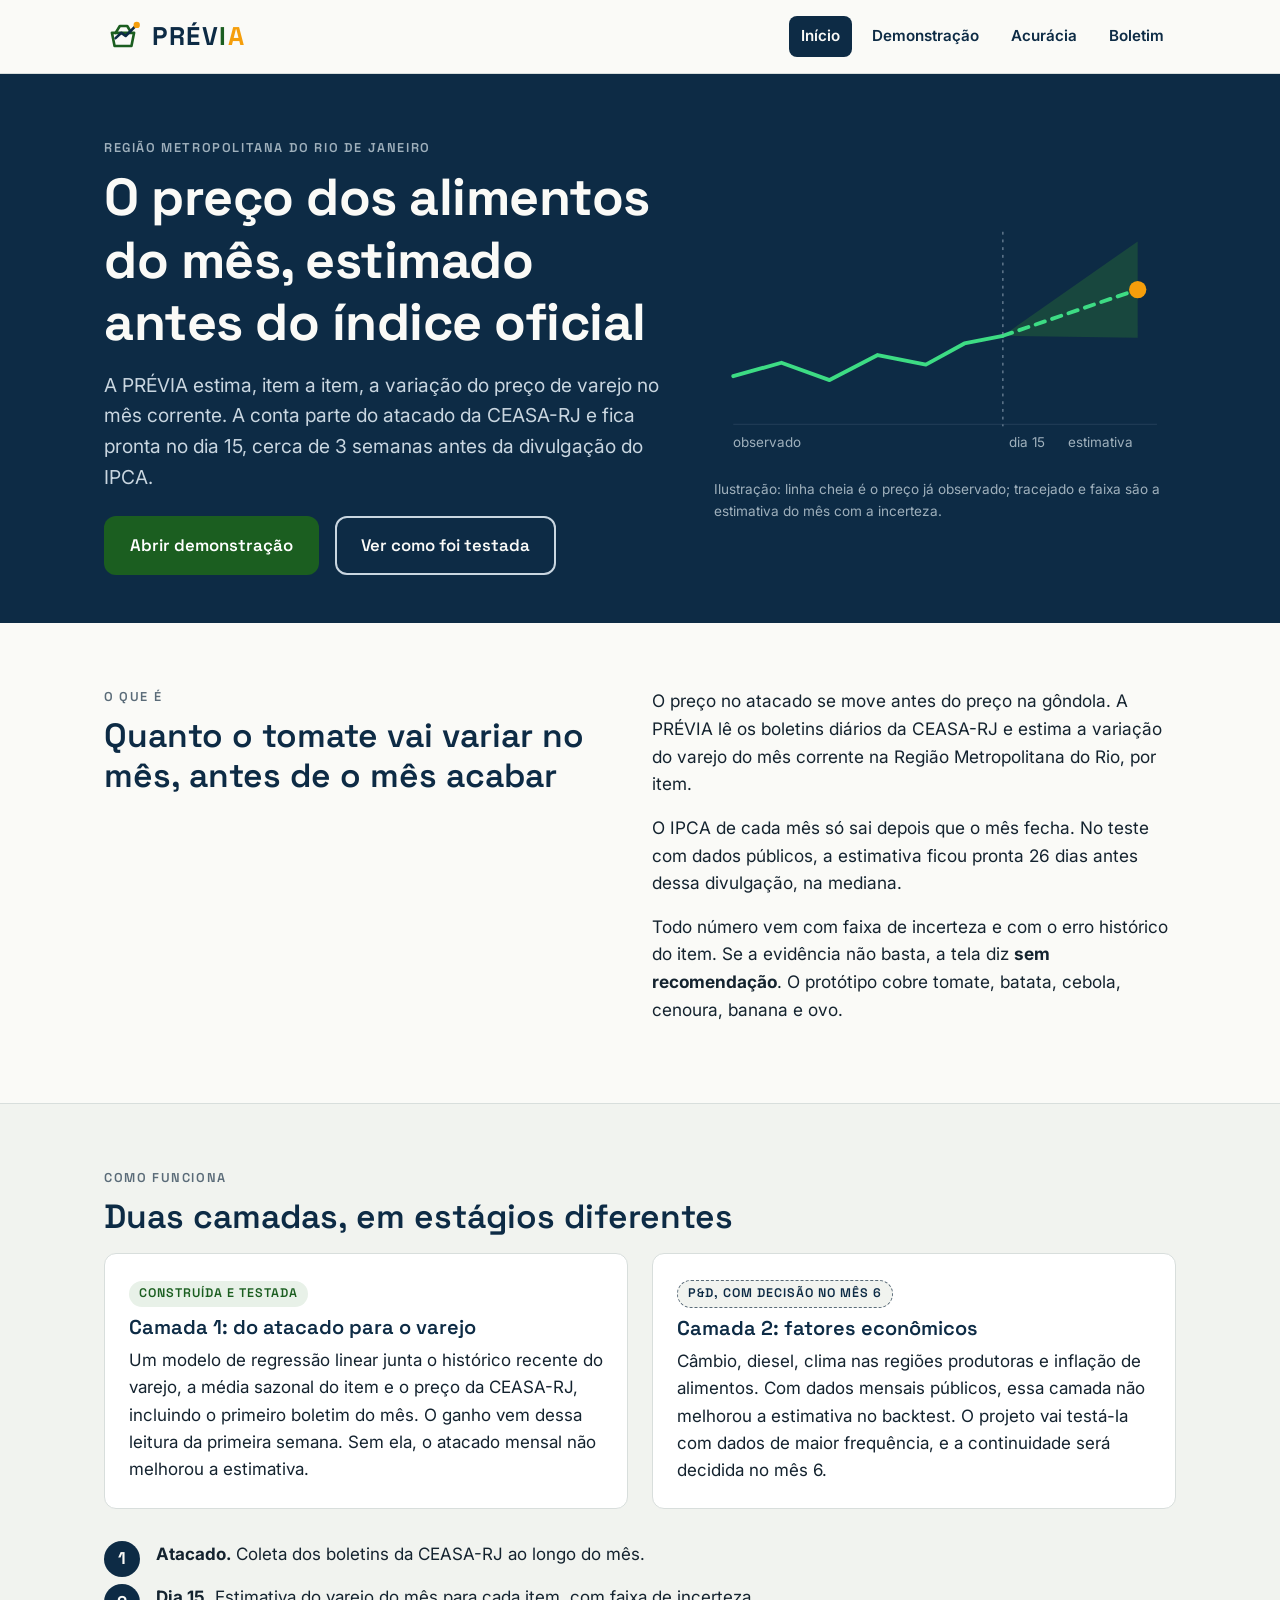
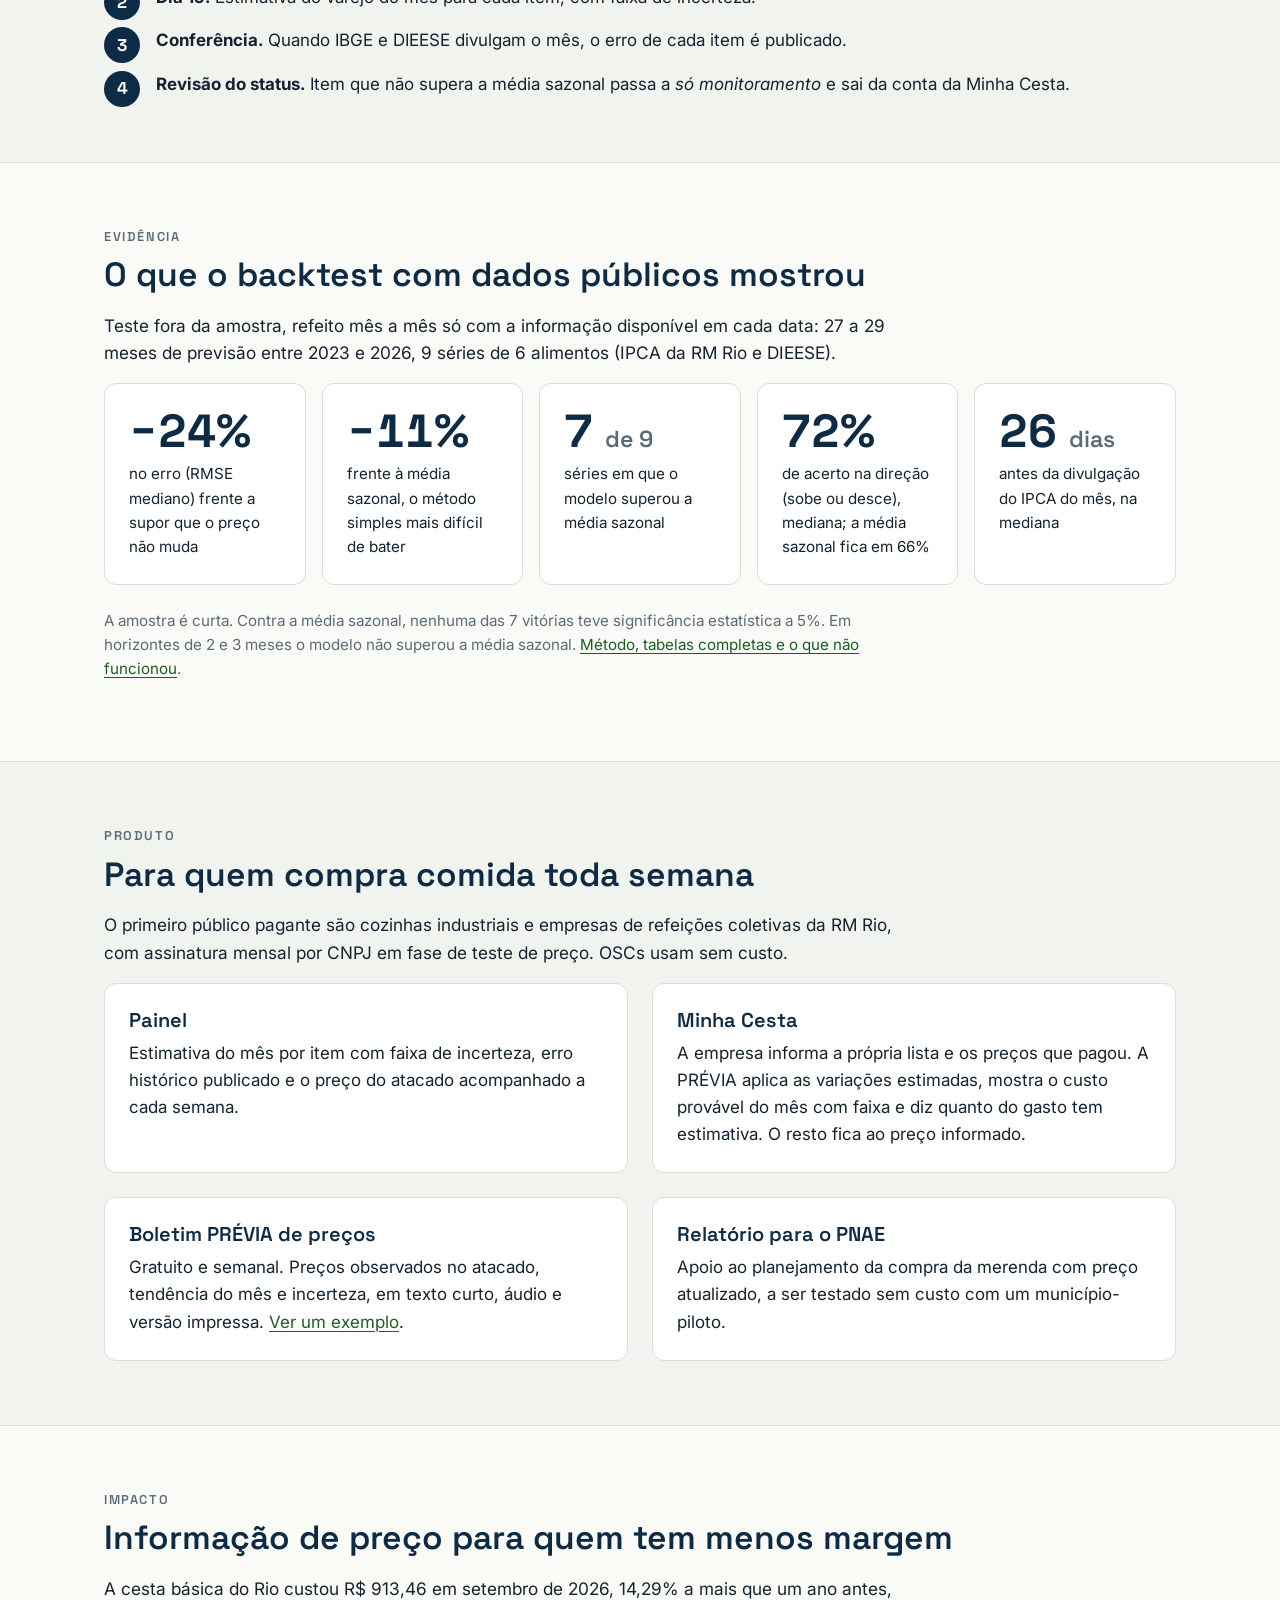
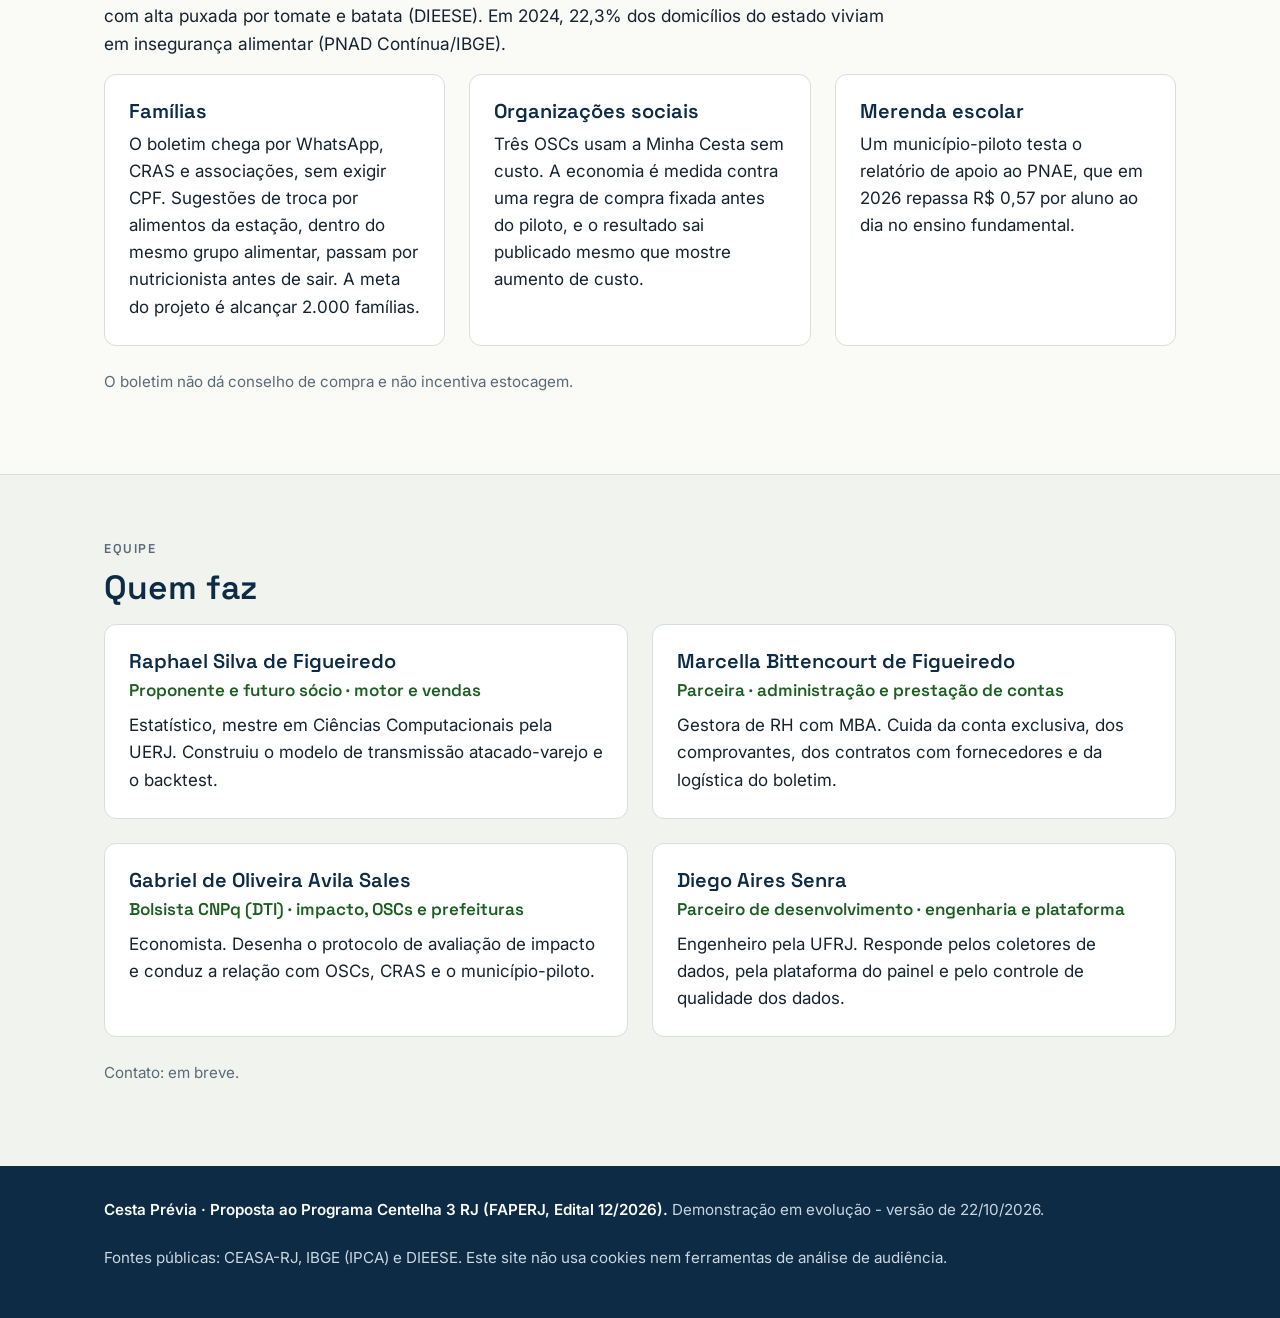
==== index.html @ 847cf332 "Site de demonstracao da PREVIA (Centelha 3 RJ, Fase 2)" ====
<!DOCTYPE html>
<html lang="pt-BR">
<head>
<meta charset="utf-8">
<meta name="viewport" content="width=device-width, initial-scale=1">
<title>Cesta Prévia · preço dos alimentos no Rio, estimado antes do índice oficial</title>
<meta name="description" content="A PRÉVIA estima a variação do preço de varejo dos alimentos na Região Metropolitana do Rio a partir do atacado da CEASA-RJ, cerca de 3 semanas antes da divulgação do IPCA.">
<meta property="og:title" content="PRÉVIA · preço dos alimentos no Rio, estimado antes do índice oficial">
<meta property="og:description" content="Estimativa do preço de varejo do mês corrente, por item, a partir do atacado da CEASA-RJ. Com faixa de incerteza e erro publicado.">
<meta property="og:type" content="website">
<meta property="og:image" content="https://cestaprevia.com.br/assets/img/logo-previa.png">
<meta name="theme-color" content="#0D2B45">
<link rel="icon" type="image/png" sizes="32x32" href="assets/img/favicon-32.png">
<link rel="apple-touch-icon" href="assets/img/apple-touch-icon.png">
<link rel="preconnect" href="https://fonts.googleapis.com">
<link rel="preconnect" href="https://fonts.gstatic.com" crossorigin>
<link rel="stylesheet" href="https://fonts.googleapis.com/css2?family=Inter:wght@400;500;600;700&family=Space+Grotesk:wght@500;600;700&display=swap">
<link rel="stylesheet" href="assets/css/site.css">
</head>
<body>
<a class="pular" href="#conteudo">Pular para o conteúdo</a>

<header class="topo">
  <div class="container">
    <a class="marca" href="./" aria-label="PRÉVIA, página inicial">
      <svg viewBox="0 0 72 72" aria-hidden="true" focusable="false"><path d="M22 30 L30 17 H44 L50 27" stroke="#1B5E20" stroke-width="5" fill="none" stroke-linecap="round" stroke-linejoin="round"/><path d="M15 30 H57 L52 55 H20 Z" stroke="#1B5E20" stroke-width="5" fill="none" stroke-linejoin="round"/><path d="M22 40 L33 30 L41 36 L62 15" stroke="#0D2B45" stroke-width="5" fill="none" stroke-linecap="round" stroke-linejoin="round"/><circle cx="62" cy="15" r="6" fill="#F59E0B"/></svg>
      <span class="wordmark" aria-hidden="true">PRÉV<span class="i">I</span><span class="a">A</span></span>
    </a>
    <nav class="nav" aria-label="Principal">
      <ul>
        <li><a href="./" aria-current="page">Início</a></li>
        <li><a href="demo/">Demonstração</a></li>
        <li><a href="acuracia/">Acurácia</a></li>
        <li><a href="boletim/">Boletim</a></li>
      </ul>
    </nav>
  </div>
</header>

<main id="conteudo">
  <section class="hero" aria-labelledby="titulo-hero">
    <div class="container">
      <div>
        <span class="rotulo">Região Metropolitana do Rio de Janeiro</span>
        <h1 id="titulo-hero">O preço dos alimentos do mês, estimado antes do índice oficial</h1>
        <p class="lead">A PRÉVIA estima, item a item, a variação do preço de varejo no mês corrente. A conta parte do atacado da CEASA-RJ e fica pronta no dia 15, cerca de 3 semanas antes da divulgação do IPCA.</p>
        <div class="acoes">
          <a class="botao botao-principal" href="demo/">Abrir demonstração</a>
          <a class="botao botao-secundario" href="acuracia/">Ver como foi testada</a>
        </div>
      </div>
      <div class="hero-grafico" aria-hidden="true">
        <svg viewBox="0 0 480 300" focusable="false">
          <line x1="20" y1="260" x2="460" y2="260" stroke="#1E3A54" stroke-width="1.5"/>
          <path d="M300 168 L440 70 L440 170 Z" fill="#2E7D32" opacity="0.35"/>
          <path d="M20 210 L70 196 L120 214 L170 188 L220 198 L260 176 L300 168" stroke="#3DDC84" stroke-width="4" fill="none" stroke-linecap="round" stroke-linejoin="round"/>
          <path d="M300 168 L440 120" stroke="#3DDC84" stroke-width="4" fill="none" stroke-dasharray="10 8" stroke-linecap="round"/>
          <line x1="300" y1="60" x2="300" y2="262" stroke="#8FA3B5" stroke-width="1" stroke-dasharray="3 5"/>
          <circle cx="440" cy="120" r="9" fill="#F59E0B"/>
          <text x="306" y="284" fill="#9FB0BC" font-family="Inter, sans-serif" font-size="14">dia 15</text>
          <text x="20" y="284" fill="#9FB0BC" font-family="Inter, sans-serif" font-size="14">observado</text>
          <text x="368" y="284" fill="#9FB0BC" font-family="Inter, sans-serif" font-size="14">estimativa</text>
        </svg>
        <p class="hero-nota">Ilustração: linha cheia é o preço já observado; tracejado e faixa são a estimativa do mês com a incerteza.</p>
      </div>
    </div>
  </section>

  <section class="secao" id="o-que-e" aria-labelledby="t-oque">
    <div class="container grade-2">
      <div>
        <span class="rotulo">O que é</span>
        <h2 id="t-oque">Quanto o tomate vai variar no mês, antes de o mês acabar</h2>
      </div>
      <div class="intro">
        <p>O preço no atacado se move antes do preço na gôndola. A PRÉVIA lê os boletins diários da CEASA-RJ e estima a variação do varejo do mês corrente na Região Metropolitana do Rio, por item.</p>
        <p>O IPCA de cada mês só sai depois que o mês fecha. No teste com dados públicos, a estimativa ficou pronta 26 dias antes dessa divulgação, na mediana.</p>
        <p>Todo número vem com faixa de incerteza e com o erro histórico do item. Se a evidência não basta, a tela diz <strong>sem recomendação</strong>. O protótipo cobre tomate, batata, cebola, cenoura, banana e ovo.</p>
      </div>
    </div>
  </section>

  <section class="secao secao-suave" id="como-funciona" aria-labelledby="t-como">
    <div class="container">
      <span class="rotulo">Como funciona</span>
      <h2 id="t-como">Duas camadas, em estágios diferentes</h2>
      <div class="grade-2">
        <article class="cartao">
          <span class="tag tag-pronto">Construída e testada</span>
          <h3>Camada 1: do atacado para o varejo</h3>
          <p>Um modelo de regressão linear junta o histórico recente do varejo, a média sazonal do item e o preço da CEASA-RJ, incluindo o primeiro boletim do mês. O ganho vem dessa leitura da primeira semana. Sem ela, o atacado mensal não melhorou a estimativa.</p>
        </article>
        <article class="cartao">
          <span class="tag tag-pd">P&amp;D, com decisão no mês 6</span>
          <h3>Camada 2: fatores econômicos</h3>
          <p>Câmbio, diesel, clima nas regiões produtoras e inflação de alimentos. Com dados mensais públicos, essa camada não melhorou a estimativa no backtest. O projeto vai testá-la com dados de maior frequência, e a continuidade será decidida no mês 6.</p>
        </article>
      </div>
      <ol class="passos passos-mes" aria-label="Passo a passo mensal">
        <li><strong>Atacado.</strong> Coleta dos boletins da CEASA-RJ ao longo do mês.</li>
        <li><strong>Dia 15.</strong> Estimativa do varejo do mês para cada item, com faixa de incerteza.</li>
        <li><strong>Conferência.</strong> Quando IBGE e DIEESE divulgam o mês, o erro de cada item é publicado.</li>
        <li><strong>Revisão do status.</strong> Item que não supera a média sazonal passa a <em>só monitoramento</em> e sai da conta da Minha Cesta.</li>
      </ol>
    </div>
  </section>

  <section class="secao" id="evidencia" aria-labelledby="t-evid">
    <div class="container">
      <span class="rotulo">Evidência</span>
      <h2 id="t-evid">O que o backtest com dados públicos mostrou</h2>
      <p class="intro">Teste fora da amostra, refeito mês a mês só com a informação disponível em cada data: 27 a 29 meses de previsão entre 2023 e 2026, 9 séries de 6 alimentos (IPCA da RM Rio e DIEESE).</p>
      <div class="grade-numeros">
        <div class="numero"><span class="valor">−24%</span><p>no erro (RMSE mediano) frente a supor que o preço não muda</p></div>
        <div class="numero"><span class="valor">−11%</span><p>frente à média sazonal, o método simples mais difícil de bater</p></div>
        <div class="numero"><span class="valor">7 <small>de 9</small></span><p>séries em que o modelo superou a média sazonal</p></div>
        <div class="numero"><span class="valor">72%</span><p>de acerto na direção (sobe ou desce), mediana; a média sazonal fica em 66%</p></div>
        <div class="numero"><span class="valor">26 <small>dias</small></span><p>antes da divulgação do IPCA do mês, na mediana</p></div>
      </div>
      <p class="ressalva">A amostra é curta. Contra a média sazonal, nenhuma das 7 vitórias teve significância estatística a 5%. Em horizontes de 2 e 3 meses o modelo não superou a média sazonal. <a href="acuracia/">Método, tabelas completas e o que não funcionou</a>.</p>
    </div>
  </section>

  <section class="secao secao-suave" id="produto" aria-labelledby="t-prod">
    <div class="container">
      <span class="rotulo">Produto</span>
      <h2 id="t-prod">Para quem compra comida toda semana</h2>
      <p class="intro">O primeiro público pagante são cozinhas industriais e empresas de refeições coletivas da RM Rio, com assinatura mensal por CNPJ em fase de teste de preço. OSCs usam sem custo.</p>
      <div class="grade-2">
        <article class="cartao">
          <h3>Painel</h3>
          <p>Estimativa do mês por item com faixa de incerteza, erro histórico publicado e o preço do atacado acompanhado a cada semana.</p>
        </article>
        <article class="cartao">
          <h3>Minha Cesta</h3>
          <p>A empresa informa a própria lista e os preços que pagou. A PRÉVIA aplica as variações estimadas, mostra o custo provável do mês com faixa e diz quanto do gasto tem estimativa. O resto fica ao preço informado.</p>
        </article>
        <article class="cartao">
          <h3>Boletim PRÉVIA de preços</h3>
          <p>Gratuito e semanal. Preços observados no atacado, tendência do mês e incerteza, em texto curto, áudio e versão impressa. <a href="boletim/">Ver um exemplo</a>.</p>
        </article>
        <article class="cartao">
          <h3>Relatório para o PNAE</h3>
          <p>Apoio ao planejamento da compra da merenda com preço atualizado, a ser testado sem custo com um município-piloto.</p>
        </article>
      </div>
    </div>
  </section>

  <section class="secao" id="impacto" aria-labelledby="t-imp">
    <div class="container">
      <span class="rotulo">Impacto</span>
      <h2 id="t-imp">Informação de preço para quem tem menos margem</h2>
      <p class="intro">A cesta básica do Rio custou R$ 913,46 em setembro de 2026, 14,29% a mais que um ano antes, com alta puxada por tomate e batata (DIEESE). Em 2024, 22,3% dos domicílios do estado viviam em insegurança alimentar (PNAD Contínua/IBGE).</p>
      <div class="grade-3">
        <article class="cartao">
          <h3>Famílias</h3>
          <p>O boletim chega por WhatsApp, CRAS e associações, sem exigir CPF. Sugestões de troca por alimentos da estação, dentro do mesmo grupo alimentar, passam por nutricionista antes de sair. A meta do projeto é alcançar 2.000 famílias.</p>
        </article>
        <article class="cartao">
          <h3>Organizações sociais</h3>
          <p>Três OSCs usam a Minha Cesta sem custo. A economia é medida contra uma regra de compra fixada antes do piloto, e o resultado sai publicado mesmo que mostre aumento de custo.</p>
        </article>
        <article class="cartao">
          <h3>Merenda escolar</h3>
          <p>Um município-piloto testa o relatório de apoio ao PNAE, que em 2026 repassa R$ 0,57 por aluno ao dia no ensino fundamental.</p>
        </article>
      </div>
      <p class="ressalva">O boletim não dá conselho de compra e não incentiva estocagem.</p>
    </div>
  </section>

  <section class="secao secao-suave" id="equipe" aria-labelledby="t-eq">
    <div class="container">
      <span class="rotulo">Equipe</span>
      <h2 id="t-eq">Quem faz</h2>
      <div class="grade-2">
        <article class="cartao pessoa">
          <h3>Raphael Silva de Figueiredo</h3>
          <p class="papel">Proponente e futuro sócio · motor e vendas</p>
          <p>Estatístico, mestre em Ciências Computacionais pela UERJ. Construiu o modelo de transmissão atacado-varejo e o backtest.</p>
        </article>
        <article class="cartao pessoa">
          <h3>Marcella Bittencourt de Figueiredo</h3>
          <p class="papel">Parceira · administração e prestação de contas</p>
          <p>Gestora de RH com MBA. Cuida da conta exclusiva, dos comprovantes, dos contratos com fornecedores e da logística do boletim.</p>
        </article>
        <article class="cartao pessoa">
          <h3>Gabriel de Oliveira Avila Sales</h3>
          <p class="papel">Bolsista CNPq (DTI) · impacto, OSCs e prefeituras</p>
          <p>Economista. Desenha o protocolo de avaliação de impacto e conduz a relação com OSCs, CRAS e o município-piloto.</p>
        </article>
        <article class="cartao pessoa">
          <h3>Diego Aires Senra</h3>
          <p class="papel">Parceiro de desenvolvimento · engenharia e plataforma</p>
          <p>Engenheiro pela UFRJ. Responde pelos coletores de dados, pela plataforma do painel e pelo controle de qualidade dos dados.</p>
        </article>
      </div>
      <p class="ressalva">Contato: em breve.</p>
    </div>
  </section>
</main>

<footer class="rodape">
  <div class="container">
    <p><strong>Cesta Prévia · Proposta ao Programa Centelha 3 RJ (FAPERJ, Edital 12/2026).</strong> Demonstração em evolução - versão de 22/10/2026.</p>
    <p>Fontes públicas: CEASA-RJ, IBGE (IPCA) e DIEESE. Este site não usa cookies nem ferramentas de análise de audiência.</p>
  </div>
</footer>
</body>
</html>
---- assets/css/site.css ----
/* PRÉVIA, demo pública. Tokens do guia de identidade (Papel, Navy, Verde, Âmbar só para alta). */
:root {
  --papel: #FAFAF7;
  --branco: #FFFFFF;
  --navy: #0D2B45;
  --navy-2: #12324B;
  --verde: #1B5E20;
  --verde-claro: #E8F1E8;
  --verde-brilho: #3DDC84;
  --ambar: #F59E0B;
  --tinta: #14232F;
  --muted: #5A6B78;
  --linha: #D8DEDC;
  --linha-forte: #B9C3C8;
  --fundo-suave: #F1F3EF;
  --soft-escuro: #C9D6E0;
  --display: "Space Grotesk", "Segoe UI", system-ui, sans-serif;
  --texto: "Inter", -apple-system, "Segoe UI", Roboto, sans-serif;
  --s1: 4px; --s2: 8px; --s3: 16px; --s4: 24px; --s5: 32px; --s6: 48px; --s7: 64px;
  --raio: 12px;
  --largura: 1120px;
}

*, *::before, *::after { box-sizing: border-box; }
html { -webkit-text-size-adjust: 100%; scroll-behavior: smooth; }
@media (prefers-reduced-motion: reduce) { html { scroll-behavior: auto; } }
body {
  margin: 0; background: var(--papel); color: var(--tinta);
  font-family: var(--texto); font-size: 17px; line-height: 1.6;
}
img { max-width: 100%; height: auto; display: block; }
a { color: var(--verde); text-underline-offset: 3px; }
a:hover { color: var(--navy); }
:focus-visible { outline: 3px solid var(--navy); outline-offset: 2px; border-radius: 4px; }
h1, h2, h3, h4 { font-family: var(--display); color: var(--navy); line-height: 1.2; margin: 0 0 var(--s3); }
h1 { font-size: clamp(2rem, 4.6vw, 3.25rem); font-weight: 700; letter-spacing: -0.5px; }
h2 { font-size: clamp(1.6rem, 3vw, 2.1rem); font-weight: 600; }
h3 { font-size: 1.25rem; font-weight: 600; }
p { margin: 0 0 var(--s3); }
.num, .tab-num { font-family: var(--display); font-variant-numeric: tabular-nums; }
.muted { color: var(--muted); }
.sr-only {
  position: absolute; width: 1px; height: 1px; padding: 0; margin: -1px;
  overflow: hidden; clip: rect(0, 0, 0, 0); white-space: nowrap; border: 0;
}

/* Pular para o conteúdo */
.pular {
  position: absolute; left: var(--s3); top: -60px; z-index: 100;
  background: var(--navy); color: var(--papel); padding: var(--s2) var(--s3); border-radius: 8px;
}
.pular:focus { top: var(--s2); color: var(--papel); }

.container { max-width: var(--largura); margin: 0 auto; padding: 0 var(--s4); }

/* Cabeçalho */
.topo { background: var(--papel); border-bottom: 1px solid var(--linha); }
.topo .container { display: flex; align-items: center; justify-content: space-between; gap: var(--s3); flex-wrap: wrap; padding-top: var(--s3); padding-bottom: var(--s3); }
.marca { display: inline-flex; align-items: center; gap: 10px; text-decoration: none; color: var(--navy); }
.marca svg { width: 38px; height: 38px; flex: none; }
.wordmark { font-family: var(--display); font-weight: 700; font-size: 1.6rem; letter-spacing: 1.5px; color: var(--navy); }
.wordmark .i { color: var(--verde); }
.wordmark .a { color: var(--ambar); } /* cor travada pelo guia; logotipo é isento do critério de contraste e o link tem nome acessível */
.nav ul { list-style: none; display: flex; flex-wrap: wrap; gap: var(--s1) var(--s2); margin: 0; padding: 0; }
.nav a {
  display: inline-block; padding: 8px 12px; border-radius: 8px; text-decoration: none;
  color: var(--navy); font-weight: 600; font-size: 0.95rem; min-height: 40px;
}
.nav a:hover { background: var(--fundo-suave); }
.nav a[aria-current="page"] { background: var(--navy); color: var(--papel); }

/* Faixa de demonstração */
.faixa-demo {
  background: var(--navy); color: var(--papel); font-size: 0.95rem;
  position: sticky; top: 0; z-index: 50; border-bottom: 3px solid var(--ambar);
}
.faixa-demo .container { display: flex; gap: var(--s3); align-items: center; padding-top: 10px; padding-bottom: 10px; flex-wrap: wrap; }
.selo {
  font-family: var(--display); font-weight: 700; font-size: 0.78rem; letter-spacing: 1.4px;
  background: var(--ambar); color: #0B1A2A; border-radius: 6px; padding: 4px 10px; text-transform: uppercase;
}

/* Botões */
.botao {
  display: inline-flex; align-items: center; justify-content: center; gap: var(--s2);
  font-family: var(--display); font-weight: 600; font-size: 1.05rem; text-decoration: none;
  border-radius: var(--raio); padding: 14px 24px; min-height: 48px; border: 2px solid transparent; cursor: pointer;
}
.botao-principal { background: var(--verde); color: #FFFFFF; }
.botao-principal:hover { background: #144A18; color: #FFFFFF; }
.botao-secundario { background: transparent; color: var(--papel); border-color: var(--soft-escuro); }
.botao-secundario:hover { background: var(--navy-2); color: var(--papel); }
.botao-claro { background: var(--branco); color: var(--navy); border-color: var(--linha-forte); }
.botao-claro:hover { border-color: var(--navy); color: var(--navy); }
.botao-pequeno { font-size: 0.92rem; padding: 8px 14px; min-height: 40px; }
button.botao[disabled] { opacity: 0.6; cursor: not-allowed; }

/* Hero */
.hero { background: var(--navy); color: var(--papel); padding: var(--s7) 0 var(--s6); overflow: hidden; }
.hero .container { display: grid; grid-template-columns: 1.25fr 1fr; gap: var(--s5); align-items: center; }
.hero h1 { color: var(--papel); }
.hero .lead { font-size: 1.2rem; color: var(--soft-escuro); max-width: 36em; }
.hero .acoes { display: flex; flex-wrap: wrap; gap: var(--s3); margin-top: var(--s4); }
.hero-grafico svg { width: 100%; height: auto; }
.hero-nota { font-size: 0.85rem; color: #9FB0BC; margin-top: var(--s2); }

/* Seções */
.secao { padding: var(--s7) 0; }
.secao + .secao { border-top: 1px solid var(--linha); }
.secao-suave { background: var(--fundo-suave); }
.rotulo {
  display: block; font-family: var(--display); font-size: 0.8rem; font-weight: 600;
  letter-spacing: 1.6px; text-transform: uppercase; color: var(--muted); margin-bottom: var(--s2);
}
.intro { max-width: 46em; font-size: 1.08rem; }
.grade-2 { display: grid; grid-template-columns: repeat(2, minmax(0, 1fr)); gap: var(--s4); }
.grade-3 { display: grid; grid-template-columns: repeat(3, minmax(0, 1fr)); gap: var(--s4); }
.grade-4 { display: grid; grid-template-columns: repeat(4, minmax(0, 1fr)); gap: var(--s3); }
.grade-numeros { display: grid; grid-template-columns: repeat(auto-fit, minmax(190px, 1fr)); gap: var(--s3); }
.cartao {
  background: var(--branco); border: 1px solid var(--linha); border-radius: var(--raio); padding: var(--s4);
}
.cartao h3 { margin-bottom: var(--s2); }
.cartao p:last-child, .cartao ul:last-child { margin-bottom: 0; }
.tag {
  display: inline-block; font-family: var(--display); font-weight: 600; font-size: 0.78rem;
  letter-spacing: 1px; text-transform: uppercase; border-radius: 999px; padding: 3px 10px; margin-bottom: var(--s2);
}
.tag-pronto { background: var(--verde-claro); color: var(--verde); }
.tag-pd { background: var(--fundo-suave); color: var(--navy); border: 1.5px dashed var(--muted); }

/* Números da evidência */
.numero { background: var(--branco); border: 1px solid var(--linha); border-radius: var(--raio); padding: var(--s4); }
.numero .valor { font-family: var(--display); font-weight: 700; font-size: clamp(2.2rem, 4vw, 2.9rem); color: var(--navy); line-height: 1; display: block; margin-bottom: var(--s2); font-variant-numeric: tabular-nums; }
.numero .valor small { font-size: 0.5em; font-weight: 600; color: var(--muted); }
.numero p { font-size: 0.95rem; margin: 0; }
.ressalva { font-size: 0.95rem; color: var(--muted); max-width: 52em; margin-top: var(--s4); }

/* Passos */
.passos { counter-reset: passo; list-style: none; padding: 0; margin: 0; display: grid; gap: var(--s3); }
.passos li { position: relative; padding-left: 52px; }
.passos li::before {
  counter-increment: passo; content: counter(passo); position: absolute; left: 0; top: 0;
  width: 36px; height: 36px; border-radius: 50%; background: var(--navy); color: var(--papel);
  font-family: var(--display); font-weight: 700; display: flex; align-items: center; justify-content: center;
}

/* Equipe */
.pessoa h3 { margin-bottom: 4px; }
.pessoa .papel { font-family: var(--display); color: var(--verde); font-weight: 600; margin-bottom: var(--s2); }

/* Rodapé */
.rodape { background: var(--navy); color: var(--soft-escuro); padding: var(--s5) 0; font-size: 0.95rem; }
.rodape a { color: var(--papel); }
.rodape .container { display: grid; gap: var(--s2); }
.rodape strong { color: var(--papel); font-weight: 600; }

/* Tabelas */
.tabela-rolagem { overflow-x: auto; border: 1px solid var(--linha); border-radius: var(--raio); background: var(--branco); }
.tabela-rolagem:focus-visible { outline-offset: 4px; }
table { border-collapse: collapse; width: 100%; font-size: 0.95rem; }
caption { text-align: left; padding: var(--s3) var(--s3) var(--s2); color: var(--muted); font-size: 0.9rem; caption-side: top; }
th, td { padding: 12px 12px; text-align: left; vertical-align: top; border-bottom: 1px solid var(--linha); }
thead th {
  font-family: var(--display); font-size: 0.8rem; font-weight: 600; letter-spacing: 0.8px;
  text-transform: uppercase; color: var(--muted); background: var(--fundo-suave); vertical-align: bottom;
}
tbody tr:last-child td, tbody tr:last-child th { border-bottom: 0; }
tbody th { font-weight: 600; color: var(--navy); }
td.n, th.n { text-align: right; font-family: var(--display); font-variant-numeric: tabular-nums; white-space: nowrap; }
.sub { display: block; font-size: 0.82rem; color: var(--muted); font-weight: 400; font-family: var(--texto); }
tr.linha-grupo td, tr.linha-grupo th { border-top: 2px solid var(--linha-forte); }
.destaque-ok { color: var(--verde); font-weight: 600; }

/* Variação com seta (cor nunca sozinha: sempre glifo + sinal) */
.var { display: inline-flex; align-items: center; gap: 6px; font-family: var(--display); font-weight: 600; white-space: nowrap; font-variant-numeric: tabular-nums; }
.seta {
  display: inline-flex; align-items: center; justify-content: center; width: 20px; height: 20px;
  border-radius: 5px; font-size: 0.7rem; line-height: 1; flex: none;
}
.seta-alta { background: var(--ambar); color: #0B1A2A; }
.seta-queda { background: var(--verde); color: #FFFFFF; }
.seta-estavel { background: #DCE2E6; color: var(--navy); }
.faixa-txt { display: block; font-size: 0.82rem; color: var(--muted); font-family: var(--texto); font-weight: 500; }

/* Status */
.status {
  display: inline-block; font-family: var(--display); font-weight: 700; font-size: 0.75rem; letter-spacing: 0.8px;
  text-transform: uppercase; border-radius: 999px; padding: 5px 10px; white-space: nowrap;
}
.status-estimativa { background: var(--verde-claro); color: var(--verde); border: 1.5px solid var(--verde); }
.status-monitoramento { background: var(--branco); color: var(--navy); border: 1.5px dashed var(--muted); }
.status-sem_recomendacao { background: var(--fundo-suave); color: var(--tinta); border: 1.5px solid var(--linha-forte); }
.motivo { display: block; font-size: 0.8rem; color: var(--muted); margin-top: 6px; max-width: 16em; white-space: normal; }

/* Controles */
.controles { display: flex; flex-wrap: wrap; gap: var(--s3); align-items: flex-end; margin-bottom: var(--s4); }
.campo { display: grid; gap: 6px; }
.campo label, .rotulo-campo { font-weight: 600; font-size: 0.92rem; color: var(--navy); }
select, input[type="text"] {
  font: inherit; font-size: 1rem; color: var(--tinta); background: var(--branco);
  border: 1.5px solid var(--linha-forte); border-radius: 8px; padding: 9px 12px; min-height: 44px;
}
select:focus-visible, input:focus-visible { border-color: var(--navy); }
input[aria-invalid="true"] { border-color: #B42318; background: #FFF6F5; }
.erro-campo { color: #B42318; font-size: 0.85rem; }
.contexto-mes { background: var(--branco); border: 1px solid var(--linha); border-left: 4px solid var(--verde); border-radius: 8px; padding: var(--s3); margin-bottom: var(--s4); }
.contexto-mes p { margin: 0; }

/* Gráfico */
.grafico-cartao { background: var(--branco); border: 1px solid var(--linha); border-radius: var(--raio); padding: var(--s4); }
.grafico svg { width: 100%; height: auto; display: block; }
.legenda { display: flex; flex-wrap: wrap; gap: var(--s2) var(--s4); list-style: none; padding: 0; margin: var(--s3) 0 0; font-size: 0.9rem; color: var(--muted); }
.legenda li { display: inline-flex; align-items: center; gap: 8px; }
.amostra { display: inline-block; width: 28px; height: 0; border-top: 3px solid var(--navy); }
.amostra-prev { border-top: 3px dashed var(--verde); }
.amostra-ms { border-top: 2px dotted var(--muted); }
.amostra-faixa { height: 12px; border: 0; background: rgba(27, 94, 32, 0.16); }
details { margin-top: var(--s3); }
summary { cursor: pointer; font-weight: 600; color: var(--navy); min-height: 32px; }

/* Componentes */
.componentes { display: grid; gap: var(--s2); margin-top: var(--s3); }
.comp-linha { display: grid; grid-template-columns: minmax(150px, 15em) 1fr 6em; gap: var(--s3); align-items: center; font-size: 0.95rem; }
.comp-barra { position: relative; height: 22px; background: var(--fundo-suave); border-radius: 4px; }
.comp-barra .eixo { position: absolute; left: 50%; top: -4px; bottom: -4px; width: 2px; background: var(--linha-forte); }
.comp-barra .preenche { position: absolute; top: 3px; bottom: 3px; border-radius: 3px; }
.preenche-pos { background: var(--navy); }
.preenche-neg { background: var(--verde); }
.comp-linha.total { font-weight: 700; border-top: 1px solid var(--linha); padding-top: var(--s2); }

/* Minha Cesta */
.cesta-grade { display: grid; grid-template-columns: 1.3fr 1fr; gap: var(--s4); align-items: start; }
.cesta-linhas { display: grid; gap: var(--s2); }
.cesta-linha { display: grid; grid-template-columns: 1.4fr 0.8fr 0.9fr auto; gap: var(--s2); align-items: end; background: var(--branco); border: 1px solid var(--linha); border-radius: 10px; padding: var(--s2) var(--s3) var(--s3); }
.cesta-linha .campo label { font-size: 0.8rem; font-weight: 600; color: var(--muted); }
.cesta-linha input, .cesta-linha select { width: 100%; }
.cesta-linha .outro-nome { margin-top: 6px; }
.botao-remover { background: transparent; border: 1.5px solid var(--linha-forte); color: var(--tinta); border-radius: 8px; min-height: 44px; min-width: 44px; cursor: pointer; font-size: 1rem; }
.botao-remover:hover { border-color: #B42318; color: #B42318; }
.resultado { background: var(--navy); color: var(--papel); border-radius: var(--raio); padding: var(--s4); position: sticky; top: 64px; }
.resultado h3 { color: var(--papel); }
.resultado .grande { font-family: var(--display); font-weight: 700; font-size: clamp(2rem, 4vw, 2.6rem); line-height: 1.1; font-variant-numeric: tabular-nums; }
.resultado .linha-res { display: flex; justify-content: space-between; gap: var(--s3); border-top: 1px solid #1E3A54; padding: 10px 0; font-size: 0.95rem; }
.resultado .linha-res span:last-child { font-family: var(--display); font-weight: 600; text-align: right; font-variant-numeric: tabular-nums; }
.resultado .nota { color: var(--soft-escuro); font-size: 0.85rem; margin-top: var(--s2); margin-bottom: 0; }
.cobertura-barra { height: 10px; background: #1E3A54; border-radius: 999px; overflow: hidden; margin: 6px 0 4px; }
.cobertura-barra div { height: 100%; background: var(--verde-brilho); }
.cesta-itens { margin-top: var(--s3); }
.cesta-itens td, .cesta-itens th { font-size: 0.9rem; }

/* Figuras */
figure { margin: 0; }
figure img { border: 1px solid var(--linha); border-radius: 8px; background: #FFFFFF; }
figcaption { font-size: 0.9rem; color: var(--muted); margin-top: var(--s2); }
.figuras { display: grid; gap: var(--s5); }

/* Boletim */
.boletim { max-width: 680px; background: var(--branco); border: 1px solid var(--linha); border-radius: 16px; padding: var(--s5); }
.boletim-cab { display: flex; align-items: center; gap: var(--s3); border-bottom: 1px solid var(--linha); padding-bottom: var(--s3); margin-bottom: var(--s4); }
.boletim-cab svg { width: 44px; height: 44px; flex: none; }
.boletim h2 { font-size: 1.4rem; margin-bottom: 2px; }
.boletim h3 { font-size: 1.08rem; margin-top: var(--s4); }
.boletim ul { padding-left: 0; list-style: none; display: grid; gap: var(--s2); margin: 0 0 var(--s3); }
.boletim li { display: grid; grid-template-columns: auto 1fr; gap: 10px; align-items: start; }
.aviso-exemplo { background: var(--fundo-suave); border: 1.5px dashed var(--muted); border-radius: 10px; padding: var(--s3); margin-bottom: var(--s4); font-size: 0.95rem; }

.grade-boletim { display: grid; grid-template-columns: 1fr 1.25fr; gap: var(--s5); align-items: start; }

/* Listas de texto */
ul.lista { padding-left: 1.2em; margin: 0 0 var(--s3); display: grid; gap: var(--s2); }
ul.lista li::marker { color: var(--verde); }

/* Formulário da cesta */
fieldset.sem-borda { border: 0; padding: 0; margin: 0; min-width: 0; }
fieldset.sem-borda legend { padding: 0; margin-bottom: var(--s2); font-weight: 600; }
.acoes-cesta { display: flex; flex-wrap: wrap; gap: var(--s2); margin-top: var(--s3); }
.cesta-linha .erro-campo { grid-column: 1 / -1; }
.cesta-linha .erro-campo:empty { display: none; }
.resultado .sub { color: var(--soft-escuro); }

/* Estados de carregamento */
.estado { padding: var(--s4); color: var(--muted); }
.estado-erro { color: #B42318; }

/* Responsivo */
@media (max-width: 960px) {
  .hero .container, .cesta-grade, .grade-boletim { grid-template-columns: 1fr; }
  .grade-4 { grid-template-columns: repeat(2, minmax(0, 1fr)); }
  .grade-3 { grid-template-columns: 1fr; }
  .resultado { position: static; }
}
@media (max-width: 640px) {
  body { font-size: 16px; }
  .container { padding: 0 var(--s3); }
  .hero { padding: var(--s6) 0 var(--s5); }
  .secao { padding: var(--s6) 0; }
  .grade-2, .grade-4 { grid-template-columns: 1fr; }
  .cesta-linha { grid-template-columns: 1fr 1fr; }
  .cesta-linha .campo-item { grid-column: 1 / -1; }
  .comp-linha { grid-template-columns: 1fr 5em; }
  .comp-linha .comp-barra { grid-column: 1 / -1; grid-row: 2; }
  .boletim { padding: var(--s4) var(--s3); }
  .wordmark { font-size: 1.35rem; }
  .nav a { padding: 8px 10px; font-size: 0.9rem; }
}
@media print {
  .faixa-demo { position: static; }
  .topo nav, .pular, .acoes { display: none; }
}

.passos-mes { margin-top: var(--s5); }
.hero .rotulo { color: #9FB0BC; }
thead th.n { white-space: normal; }
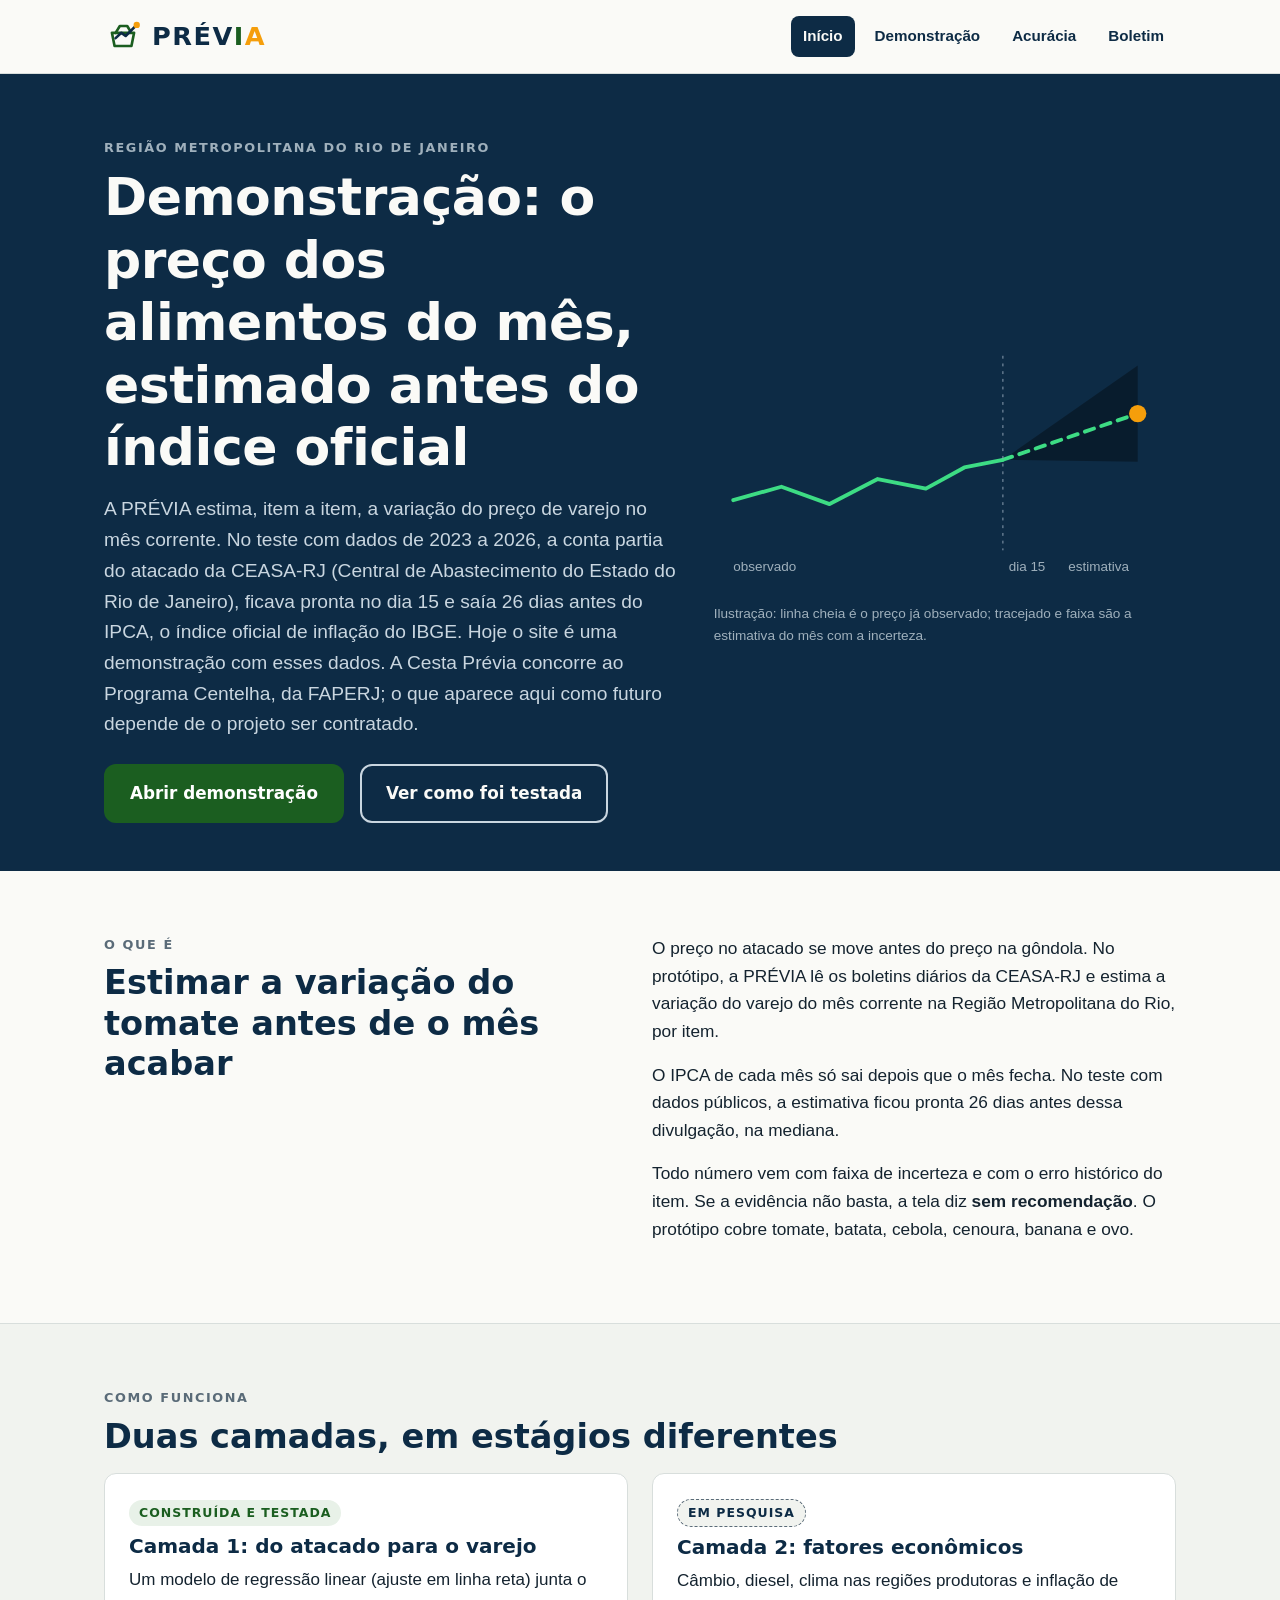
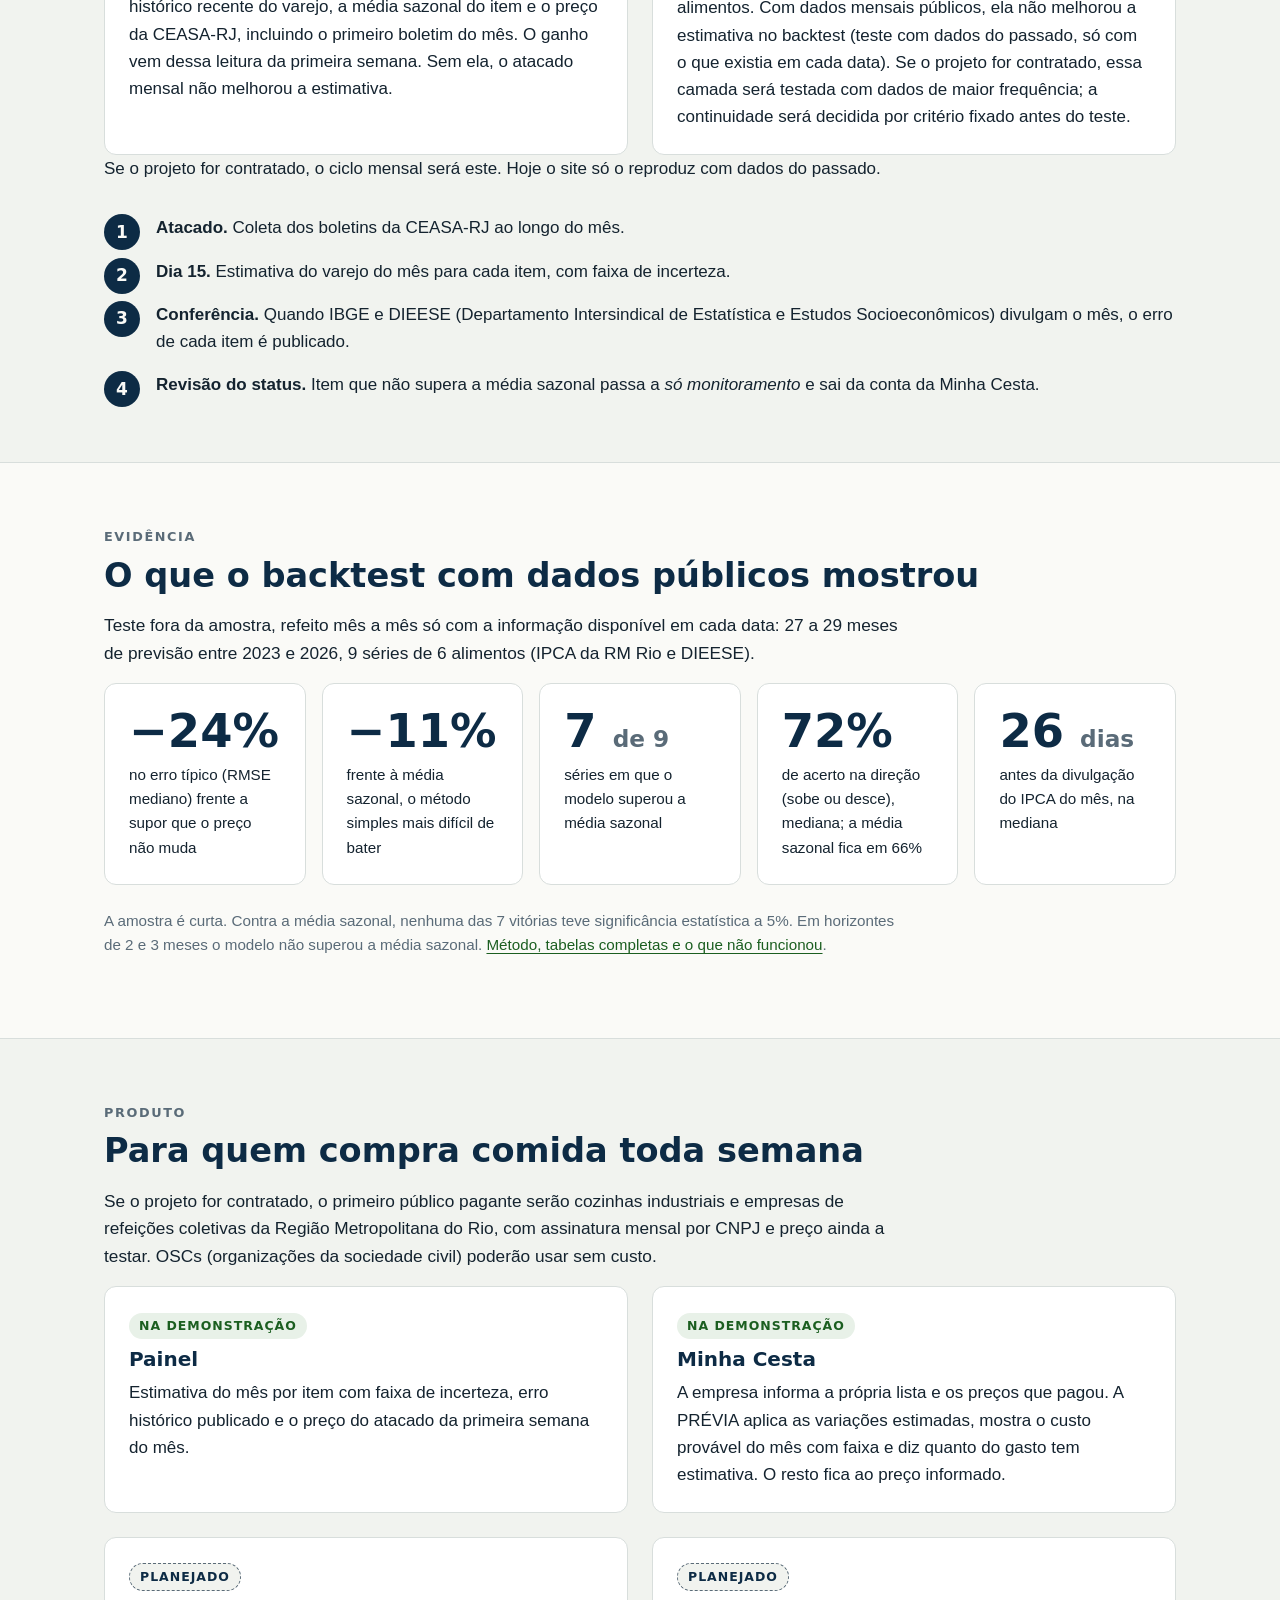
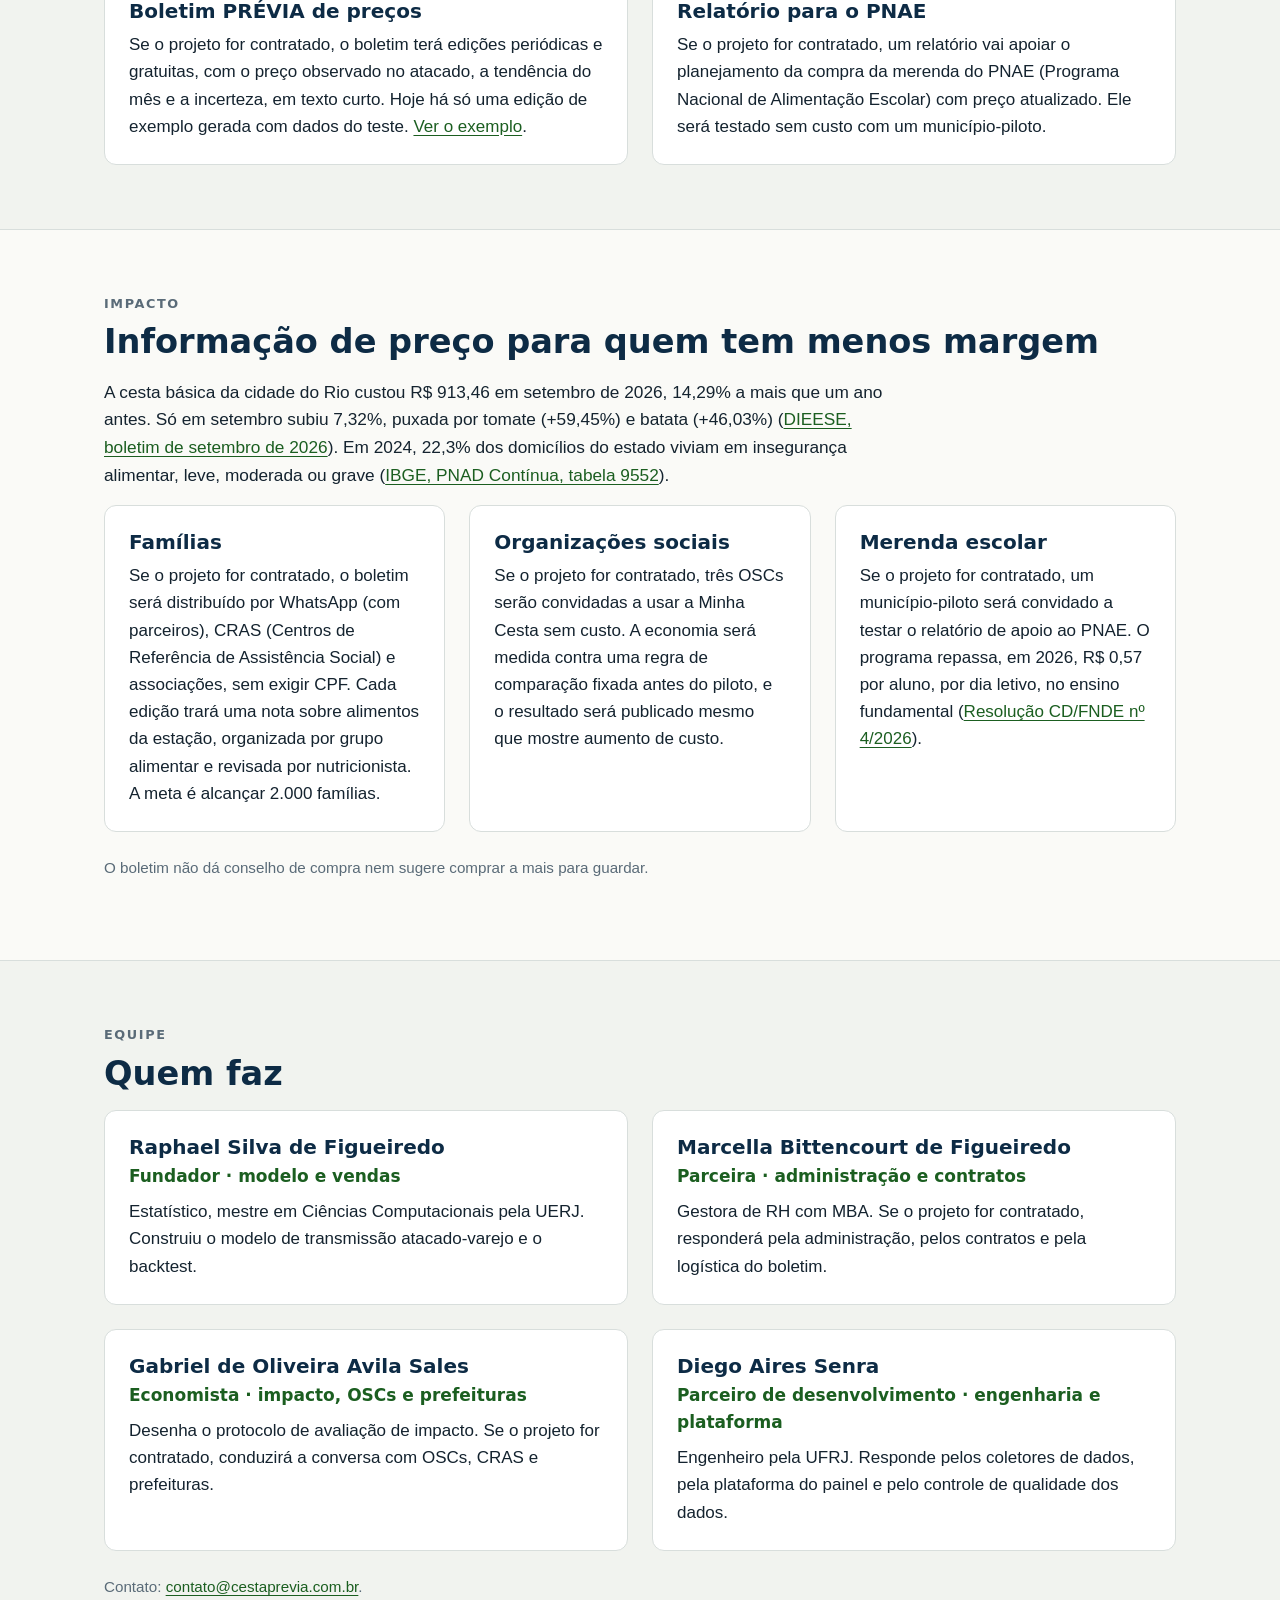
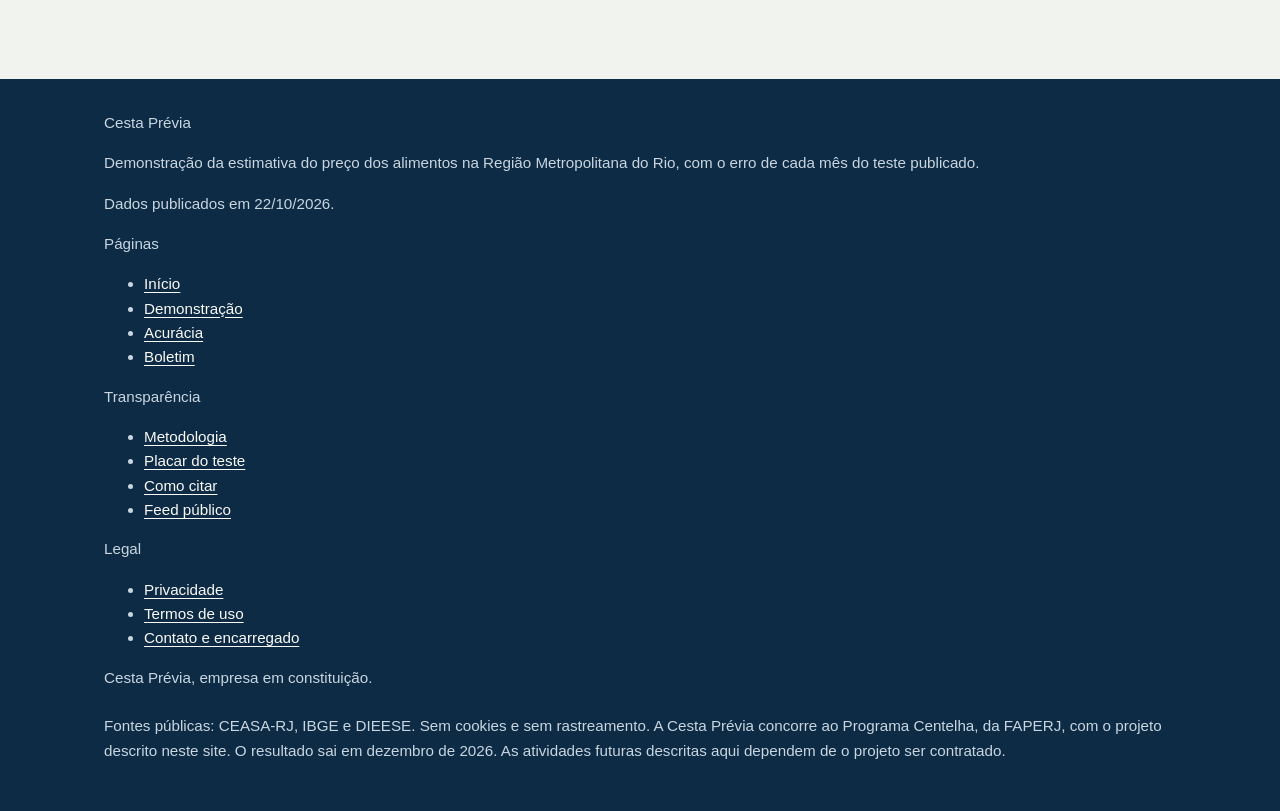
==== commit 63282e04: "fix(texto): o site fala como demonstração e condiciona o planejado Hoje o site é uma demonstração co" ====
--- a/index.html
+++ b/index.html
@@ -3,19 +3,28 @@
 <head>
 <meta charset="utf-8">
 <meta name="viewport" content="width=device-width, initial-scale=1">
-<title>Cesta Prévia · preço dos alimentos no Rio, estimado antes do índice oficial</title>
-<meta name="description" content="A PRÉVIA estima a variação do preço de varejo dos alimentos na Região Metropolitana do Rio a partir do atacado da CEASA-RJ, cerca de 3 semanas antes da divulgação do IPCA.">
-<meta property="og:title" content="PRÉVIA · preço dos alimentos no Rio, estimado antes do índice oficial">
-<meta property="og:description" content="Estimativa do preço de varejo do mês corrente, por item, a partir do atacado da CEASA-RJ. Com faixa de incerteza e erro publicado.">
+<title>PRÉVIA: estimativa do preço dos alimentos no Rio (demonstração) · Cesta Prévia</title>
+<meta name="description" content="Demonstração da PRÉVIA: estimativa do preço dos alimentos no Rio com base no atacado da CEASA-RJ. No teste, saiu 26 dias antes do IPCA.">
+<link rel="canonical" href="https://cestaprevia.com.br/">
+<meta property="og:site_name" content="Cesta Prévia">
+<meta property="og:locale" content="pt_BR">
 <meta property="og:type" content="website">
-<meta property="og:image" content="https://cestaprevia.com.br/assets/img/logo-previa.png">
+<meta property="og:url" content="https://cestaprevia.com.br/">
+<meta property="og:title" content="PRÉVIA: estimativa do preço dos alimentos no Rio (demonstração) · Cesta Prévia">
+<meta property="og:description" content="Demonstração da PRÉVIA: estimativa do preço dos alimentos no Rio com base no atacado da CEASA-RJ. No teste, saiu 26 dias antes do IPCA.">
+<meta property="og:image" content="https://cestaprevia.com.br/assets/img/og-previa.png">
+<meta property="og:image:width" content="1200">
+<meta property="og:image:height" content="630">
+<meta property="og:image:alt" content="Logotipo PRÉVIA, com a frase &#39;Estimativa do preço dos alimentos no Rio (demonstração)&#39; e um gráfico de linha com faixa de incerteza.">
+<meta name="twitter:card" content="summary_large_image">
 <meta name="theme-color" content="#0D2B45">
 <link rel="icon" type="image/png" sizes="32x32" href="assets/img/favicon-32.png">
 <link rel="apple-touch-icon" href="assets/img/apple-touch-icon.png">
-<link rel="preconnect" href="https://fonts.googleapis.com">
-<link rel="preconnect" href="https://fonts.gstatic.com" crossorigin>
-<link rel="stylesheet" href="https://fonts.googleapis.com/css2?family=Inter:wght@400;500;600;700&family=Space+Grotesk:wght@500;600;700&display=swap">
-<link rel="stylesheet" href="assets/css/site.css">
+<link rel="manifest" href="site.webmanifest">
+<link rel="preload" href="assets/fonts/space-grotesk-700.woff2" as="font" type="font/woff2" crossorigin>
+<link rel="stylesheet" href="assets/css/site.css?v=20261022">
+<script src="assets/js/comum.js?v=20261022" defer></script>
+<script type="application/ld+json">{"@context":"https://schema.org","@type":"Organization","name":"Cesta Prévia","alternateName":"PRÉVIA","url":"https://cestaprevia.com.br/","logo":"https://cestaprevia.com.br/assets/img/logo-previa.png","contactPoint":{"@type":"ContactPoint","contactType":"atendimento","email":"contato@cestaprevia.com.br","availableLanguage":"pt-BR"}}</script>
 </head>
 <body>
 <a class="pular" href="#conteudo">Pular para o conteúdo</a>
@@ -38,21 +47,22 @@
 </header>
 
 <main id="conteudo">
+<noscript><div class="aviso-js"><div class="container"><p>Sem JavaScript, a data dos dados no rodapé não aparece. Os resultados do teste estão em <a href="/acuracia/">Acurácia</a> e os dados em <a href="/data/previsoes.json">data/previsoes.json</a>.</p></div></div></noscript>
   <section class="hero" aria-labelledby="titulo-hero">
     <div class="container">
       <div>
         <span class="rotulo">Região Metropolitana do Rio de Janeiro</span>
-        <h1 id="titulo-hero">O preço dos alimentos do mês, estimado antes do índice oficial</h1>
-        <p class="lead">A PRÉVIA estima, item a item, a variação do preço de varejo no mês corrente. A conta parte do atacado da CEASA-RJ e fica pronta no dia 15, cerca de 3 semanas antes da divulgação do IPCA.</p>
+        <h1 id="titulo-hero">Demonstração: o preço dos alimentos do mês, estimado antes do índice oficial</h1>
+        <p class="lead">A PRÉVIA estima, item a item, a variação do preço de varejo no mês corrente. No teste com dados de 2023 a 2026, a conta partia do atacado da CEASA-RJ (Central de Abastecimento do Estado do Rio de Janeiro), ficava pronta no dia 15 e saía 26 dias antes do IPCA, o índice oficial de inflação do IBGE. Hoje o site é uma demonstração com esses dados. A Cesta Prévia concorre ao Programa Centelha, da FAPERJ; o que aparece aqui como futuro depende de o projeto ser contratado.</p>
         <div class="acoes">
           <a class="botao botao-principal" href="demo/">Abrir demonstração</a>
           <a class="botao botao-secundario" href="acuracia/">Ver como foi testada</a>
         </div>
       </div>
-      <div class="hero-grafico" aria-hidden="true">
-        <svg viewBox="0 0 480 300" focusable="false">
-          <line x1="20" y1="260" x2="460" y2="260" stroke="#1E3A54" stroke-width="1.5"/>
-          <path d="M300 168 L440 70 L440 170 Z" fill="#2E7D32" opacity="0.35"/>
+      <div class="hero-grafico">
+        <svg viewBox="0 0 480 300" aria-hidden="true" focusable="false">
+          <line class="g-eixo" x1="20" y1="260" x2="460" y2="260" stroke-width="1.5"/>
+          <path class="g-banda" d="M300 168 L440 70 L440 170 Z" opacity="0.35"/>
           <path d="M20 210 L70 196 L120 214 L170 188 L220 198 L260 176 L300 168" stroke="#3DDC84" stroke-width="4" fill="none" stroke-linecap="round" stroke-linejoin="round"/>
           <path d="M300 168 L440 120" stroke="#3DDC84" stroke-width="4" fill="none" stroke-dasharray="10 8" stroke-linecap="round"/>
           <line x1="300" y1="60" x2="300" y2="262" stroke="#8FA3B5" stroke-width="1" stroke-dasharray="3 5"/>
@@ -70,10 +80,10 @@
     <div class="container grade-2">
       <div>
         <span class="rotulo">O que é</span>
-        <h2 id="t-oque">Quanto o tomate vai variar no mês, antes de o mês acabar</h2>
+        <h2 id="t-oque">Estimar a variação do tomate antes de o mês acabar</h2>
       </div>
       <div class="intro">
-        <p>O preço no atacado se move antes do preço na gôndola. A PRÉVIA lê os boletins diários da CEASA-RJ e estima a variação do varejo do mês corrente na Região Metropolitana do Rio, por item.</p>
+        <p>O preço no atacado se move antes do preço na gôndola. No protótipo, a PRÉVIA lê os boletins diários da CEASA-RJ e estima a variação do varejo do mês corrente na Região Metropolitana do Rio, por item.</p>
         <p>O IPCA de cada mês só sai depois que o mês fecha. No teste com dados públicos, a estimativa ficou pronta 26 dias antes dessa divulgação, na mediana.</p>
         <p>Todo número vem com faixa de incerteza e com o erro histórico do item. Se a evidência não basta, a tela diz <strong>sem recomendação</strong>. O protótipo cobre tomate, batata, cebola, cenoura, banana e ovo.</p>
       </div>
@@ -88,18 +98,19 @@
         <article class="cartao">
           <span class="tag tag-pronto">Construída e testada</span>
           <h3>Camada 1: do atacado para o varejo</h3>
-          <p>Um modelo de regressão linear junta o histórico recente do varejo, a média sazonal do item e o preço da CEASA-RJ, incluindo o primeiro boletim do mês. O ganho vem dessa leitura da primeira semana. Sem ela, o atacado mensal não melhorou a estimativa.</p>
-        </article>
-        <article class="cartao">
-          <span class="tag tag-pd">P&amp;D, com decisão no mês 6</span>
+          <p>Um modelo de regressão linear (ajuste em linha reta) junta o histórico recente do varejo, a média sazonal do item e o preço da CEASA-RJ, incluindo o primeiro boletim do mês. O ganho vem dessa leitura da primeira semana. Sem ela, o atacado mensal não melhorou a estimativa.</p>
+        </article>
+        <article class="cartao">
+          <span class="tag tag-pd">Em pesquisa</span>
           <h3>Camada 2: fatores econômicos</h3>
-          <p>Câmbio, diesel, clima nas regiões produtoras e inflação de alimentos. Com dados mensais públicos, essa camada não melhorou a estimativa no backtest. O projeto vai testá-la com dados de maior frequência, e a continuidade será decidida no mês 6.</p>
-        </article>
-      </div>
+          <p>Câmbio, diesel, clima nas regiões produtoras e inflação de alimentos. Com dados mensais públicos, ela não melhorou a estimativa no backtest (teste com dados do passado, só com o que existia em cada data). Se o projeto for contratado, essa camada será testada com dados de maior frequência; a continuidade será decidida por critério fixado antes do teste.</p>
+        </article>
+      </div>
+      <p class="passos-intro">Se o projeto for contratado, o ciclo mensal será este. Hoje o site só o reproduz com dados do passado.</p>
       <ol class="passos passos-mes" aria-label="Passo a passo mensal">
         <li><strong>Atacado.</strong> Coleta dos boletins da CEASA-RJ ao longo do mês.</li>
         <li><strong>Dia 15.</strong> Estimativa do varejo do mês para cada item, com faixa de incerteza.</li>
-        <li><strong>Conferência.</strong> Quando IBGE e DIEESE divulgam o mês, o erro de cada item é publicado.</li>
+        <li><strong>Conferência.</strong> Quando IBGE e DIEESE (Departamento Intersindical de Estatística e Estudos Socioeconômicos) divulgam o mês, o erro de cada item é publicado.</li>
         <li><strong>Revisão do status.</strong> Item que não supera a média sazonal passa a <em>só monitoramento</em> e sai da conta da Minha Cesta.</li>
       </ol>
     </div>
@@ -111,7 +122,7 @@
       <h2 id="t-evid">O que o backtest com dados públicos mostrou</h2>
       <p class="intro">Teste fora da amostra, refeito mês a mês só com a informação disponível em cada data: 27 a 29 meses de previsão entre 2023 e 2026, 9 séries de 6 alimentos (IPCA da RM Rio e DIEESE).</p>
       <div class="grade-numeros">
-        <div class="numero"><span class="valor">−24%</span><p>no erro (RMSE mediano) frente a supor que o preço não muda</p></div>
+        <div class="numero"><span class="valor">−24%</span><p>no erro típico (RMSE mediano) frente a supor que o preço não muda</p></div>
         <div class="numero"><span class="valor">−11%</span><p>frente à média sazonal, o método simples mais difícil de bater</p></div>
         <div class="numero"><span class="valor">7 <small>de 9</small></span><p>séries em que o modelo superou a média sazonal</p></div>
         <div class="numero"><span class="valor">72%</span><p>de acerto na direção (sobe ou desce), mediana; a média sazonal fica em 66%</p></div>
@@ -125,23 +136,27 @@
     <div class="container">
       <span class="rotulo">Produto</span>
       <h2 id="t-prod">Para quem compra comida toda semana</h2>
-      <p class="intro">O primeiro público pagante são cozinhas industriais e empresas de refeições coletivas da RM Rio, com assinatura mensal por CNPJ em fase de teste de preço. OSCs usam sem custo.</p>
+      <p class="intro">Se o projeto for contratado, o primeiro público pagante serão cozinhas industriais e empresas de refeições coletivas da Região Metropolitana do Rio, com assinatura mensal por CNPJ e preço ainda a testar. OSCs (organizações da sociedade civil) poderão usar sem custo.</p>
       <div class="grade-2">
         <article class="cartao">
+          <span class="tag tag-pronto">Na demonstração</span>
           <h3>Painel</h3>
-          <p>Estimativa do mês por item com faixa de incerteza, erro histórico publicado e o preço do atacado acompanhado a cada semana.</p>
-        </article>
-        <article class="cartao">
+          <p>Estimativa do mês por item com faixa de incerteza, erro histórico publicado e o preço do atacado da primeira semana do mês.</p>
+        </article>
+        <article class="cartao">
+          <span class="tag tag-pronto">Na demonstração</span>
           <h3>Minha Cesta</h3>
           <p>A empresa informa a própria lista e os preços que pagou. A PRÉVIA aplica as variações estimadas, mostra o custo provável do mês com faixa e diz quanto do gasto tem estimativa. O resto fica ao preço informado.</p>
         </article>
         <article class="cartao">
+          <span class="tag tag-pd">Planejado</span>
           <h3>Boletim PRÉVIA de preços</h3>
-          <p>Gratuito e semanal. Preços observados no atacado, tendência do mês e incerteza, em texto curto, áudio e versão impressa. <a href="boletim/">Ver um exemplo</a>.</p>
-        </article>
-        <article class="cartao">
+          <p>Se o projeto for contratado, o boletim terá edições periódicas e gratuitas, com o preço observado no atacado, a tendência do mês e a incerteza, em texto curto. Hoje há só uma edição de exemplo gerada com dados do teste. <a href="boletim/">Ver o exemplo</a>.</p>
+        </article>
+        <article class="cartao">
+          <span class="tag tag-pd">Planejado</span>
           <h3>Relatório para o PNAE</h3>
-          <p>Apoio ao planejamento da compra da merenda com preço atualizado, a ser testado sem custo com um município-piloto.</p>
+          <p>Se o projeto for contratado, um relatório vai apoiar o planejamento da compra da merenda do PNAE (Programa Nacional de Alimentação Escolar) com preço atualizado. Ele será testado sem custo com um município-piloto.</p>
         </article>
       </div>
     </div>
@@ -151,22 +166,22 @@
     <div class="container">
       <span class="rotulo">Impacto</span>
       <h2 id="t-imp">Informação de preço para quem tem menos margem</h2>
-      <p class="intro">A cesta básica do Rio custou R$ 913,46 em setembro de 2026, 14,29% a mais que um ano antes, com alta puxada por tomate e batata (DIEESE). Em 2024, 22,3% dos domicílios do estado viviam em insegurança alimentar (PNAD Contínua/IBGE).</p>
+      <p class="intro">A cesta básica da cidade do Rio custou R$ 913,46 em setembro de 2026, 14,29% a mais que um ano antes. Só em setembro subiu 7,32%, puxada por tomate (+59,45%) e batata (+46,03%) (<a href="https://www.dieese.org.br/analisecestabasica/2026/202609cestabasica.pdf">DIEESE, boletim de setembro de 2026</a>). Em 2024, 22,3% dos domicílios do estado viviam em insegurança alimentar, leve, moderada ou grave (<a href="https://sidra.ibge.gov.br/tabela/9552">IBGE, PNAD Contínua, tabela 9552</a>).</p>
       <div class="grade-3">
         <article class="cartao">
           <h3>Famílias</h3>
-          <p>O boletim chega por WhatsApp, CRAS e associações, sem exigir CPF. Sugestões de troca por alimentos da estação, dentro do mesmo grupo alimentar, passam por nutricionista antes de sair. A meta do projeto é alcançar 2.000 famílias.</p>
+          <p>Se o projeto for contratado, o boletim será distribuído por WhatsApp (com parceiros), CRAS (Centros de Referência de Assistência Social) e associações, sem exigir CPF. Cada edição trará uma nota sobre alimentos da estação, organizada por grupo alimentar e revisada por nutricionista. A meta é alcançar 2.000 famílias.</p>
         </article>
         <article class="cartao">
           <h3>Organizações sociais</h3>
-          <p>Três OSCs usam a Minha Cesta sem custo. A economia é medida contra uma regra de compra fixada antes do piloto, e o resultado sai publicado mesmo que mostre aumento de custo.</p>
+          <p>Se o projeto for contratado, três OSCs serão convidadas a usar a Minha Cesta sem custo. A economia será medida contra uma regra de comparação fixada antes do piloto, e o resultado será publicado mesmo que mostre aumento de custo.</p>
         </article>
         <article class="cartao">
           <h3>Merenda escolar</h3>
-          <p>Um município-piloto testa o relatório de apoio ao PNAE, que em 2026 repassa R$ 0,57 por aluno ao dia no ensino fundamental.</p>
-        </article>
-      </div>
-      <p class="ressalva">O boletim não dá conselho de compra e não incentiva estocagem.</p>
+          <p>Se o projeto for contratado, um município-piloto será convidado a testar o relatório de apoio ao PNAE. O programa repassa, em 2026, R$ 0,57 por aluno, por dia letivo, no ensino fundamental (<a href="https://in.gov.br/web/dou/-/resolucao-cd/fnde-n-4-de-26-de-fevereiro-de-2026-689597313">Resolução CD/FNDE nº 4/2026</a>).</p>
+        </article>
+      </div>
+      <p class="ressalva">O boletim não dá conselho de compra nem sugere comprar a mais para guardar.</p>
     </div>
   </section>
 
@@ -177,18 +192,18 @@
       <div class="grade-2">
         <article class="cartao pessoa">
           <h3>Raphael Silva de Figueiredo</h3>
-          <p class="papel">Proponente e futuro sócio · motor e vendas</p>
+          <p class="papel">Fundador · modelo e vendas</p>
           <p>Estatístico, mestre em Ciências Computacionais pela UERJ. Construiu o modelo de transmissão atacado-varejo e o backtest.</p>
         </article>
         <article class="cartao pessoa">
           <h3>Marcella Bittencourt de Figueiredo</h3>
-          <p class="papel">Parceira · administração e prestação de contas</p>
-          <p>Gestora de RH com MBA. Cuida da conta exclusiva, dos comprovantes, dos contratos com fornecedores e da logística do boletim.</p>
+          <p class="papel">Parceira · administração e contratos</p>
+          <p>Gestora de RH com MBA. Se o projeto for contratado, responderá pela administração, pelos contratos e pela logística do boletim.</p>
         </article>
         <article class="cartao pessoa">
           <h3>Gabriel de Oliveira Avila Sales</h3>
-          <p class="papel">Bolsista CNPq (DTI) · impacto, OSCs e prefeituras</p>
-          <p>Economista. Desenha o protocolo de avaliação de impacto e conduz a relação com OSCs, CRAS e o município-piloto.</p>
+          <p class="papel">Economista · impacto, OSCs e prefeituras</p>
+          <p>Desenha o protocolo de avaliação de impacto. Se o projeto for contratado, conduzirá a conversa com OSCs, CRAS e prefeituras.</p>
         </article>
         <article class="cartao pessoa">
           <h3>Diego Aires Senra</h3>
@@ -196,15 +211,52 @@
           <p>Engenheiro pela UFRJ. Responde pelos coletores de dados, pela plataforma do painel e pelo controle de qualidade dos dados.</p>
         </article>
       </div>
-      <p class="ressalva">Contato: em breve.</p>
+      <p class="ressalva">Contato: <a href="/contato/">contato@cestaprevia.com.br</a>.</p>
     </div>
   </section>
 </main>
 
 <footer class="rodape">
   <div class="container">
-    <p><strong>Cesta Prévia · Proposta ao Programa Centelha 3 RJ (FAPERJ, Edital 12/2026).</strong> Demonstração em evolução - versão de 22/10/2026.</p>
-    <p>Fontes públicas: CEASA-RJ, IBGE (IPCA) e DIEESE. Este site não usa cookies nem ferramentas de análise de audiência.</p>
+    <div class="rodape-grade">
+      <div>
+        <p class="rodape-marca">Cesta Prévia</p>
+        <p>Demonstração da estimativa do preço dos alimentos na Região Metropolitana do Rio, com o erro de cada mês do teste publicado.</p>
+        <p>Dados publicados em <time data-site="versao">data indisponível</time>.</p>
+      </div>
+      <nav class="rodape-nav" aria-label="Rodapé">
+      <div>
+        <p class="rodape-titulo">Páginas</p>
+        <ul>
+          <li><a href="/">Início</a></li>
+          <li><a href="/demo/">Demonstração</a></li>
+          <li><a href="/acuracia/">Acurácia</a></li>
+          <li><a href="/boletim/">Boletim</a></li>
+        </ul>
+      </div>
+      <div>
+        <p class="rodape-titulo">Transparência</p>
+        <ul>
+          <li><a href="/metodologia/">Metodologia</a></li>
+          <li><a href="/acuracia/#placar">Placar do teste</a></li>
+          <li><a href="/metodologia/#como-citar">Como citar</a></li>
+          <li><a href="/metodologia/#feed">Feed público</a></li>
+        </ul>
+      </div>
+      <div>
+        <p class="rodape-titulo">Legal</p>
+        <ul>
+          <li><a href="/privacidade/">Privacidade</a></li>
+          <li><a href="/termos/">Termos de uso</a></li>
+          <li><a href="/contato/">Contato e encarregado</a></li>
+        </ul>
+        <p>Cesta Prévia, empresa em constituição.</p>
+      </div>
+      </nav>
+    </div>
+    <div class="rodape-fim">
+      <p>Fontes públicas: CEASA-RJ, IBGE e DIEESE. Sem cookies e sem rastreamento. A Cesta Prévia concorre ao Programa Centelha, da FAPERJ, com o projeto descrito neste site. O resultado sai em dezembro de 2026. As atividades futuras descritas aqui dependem de o projeto ser contratado.</p>
+    </div>
   </div>
 </footer>
 </body>
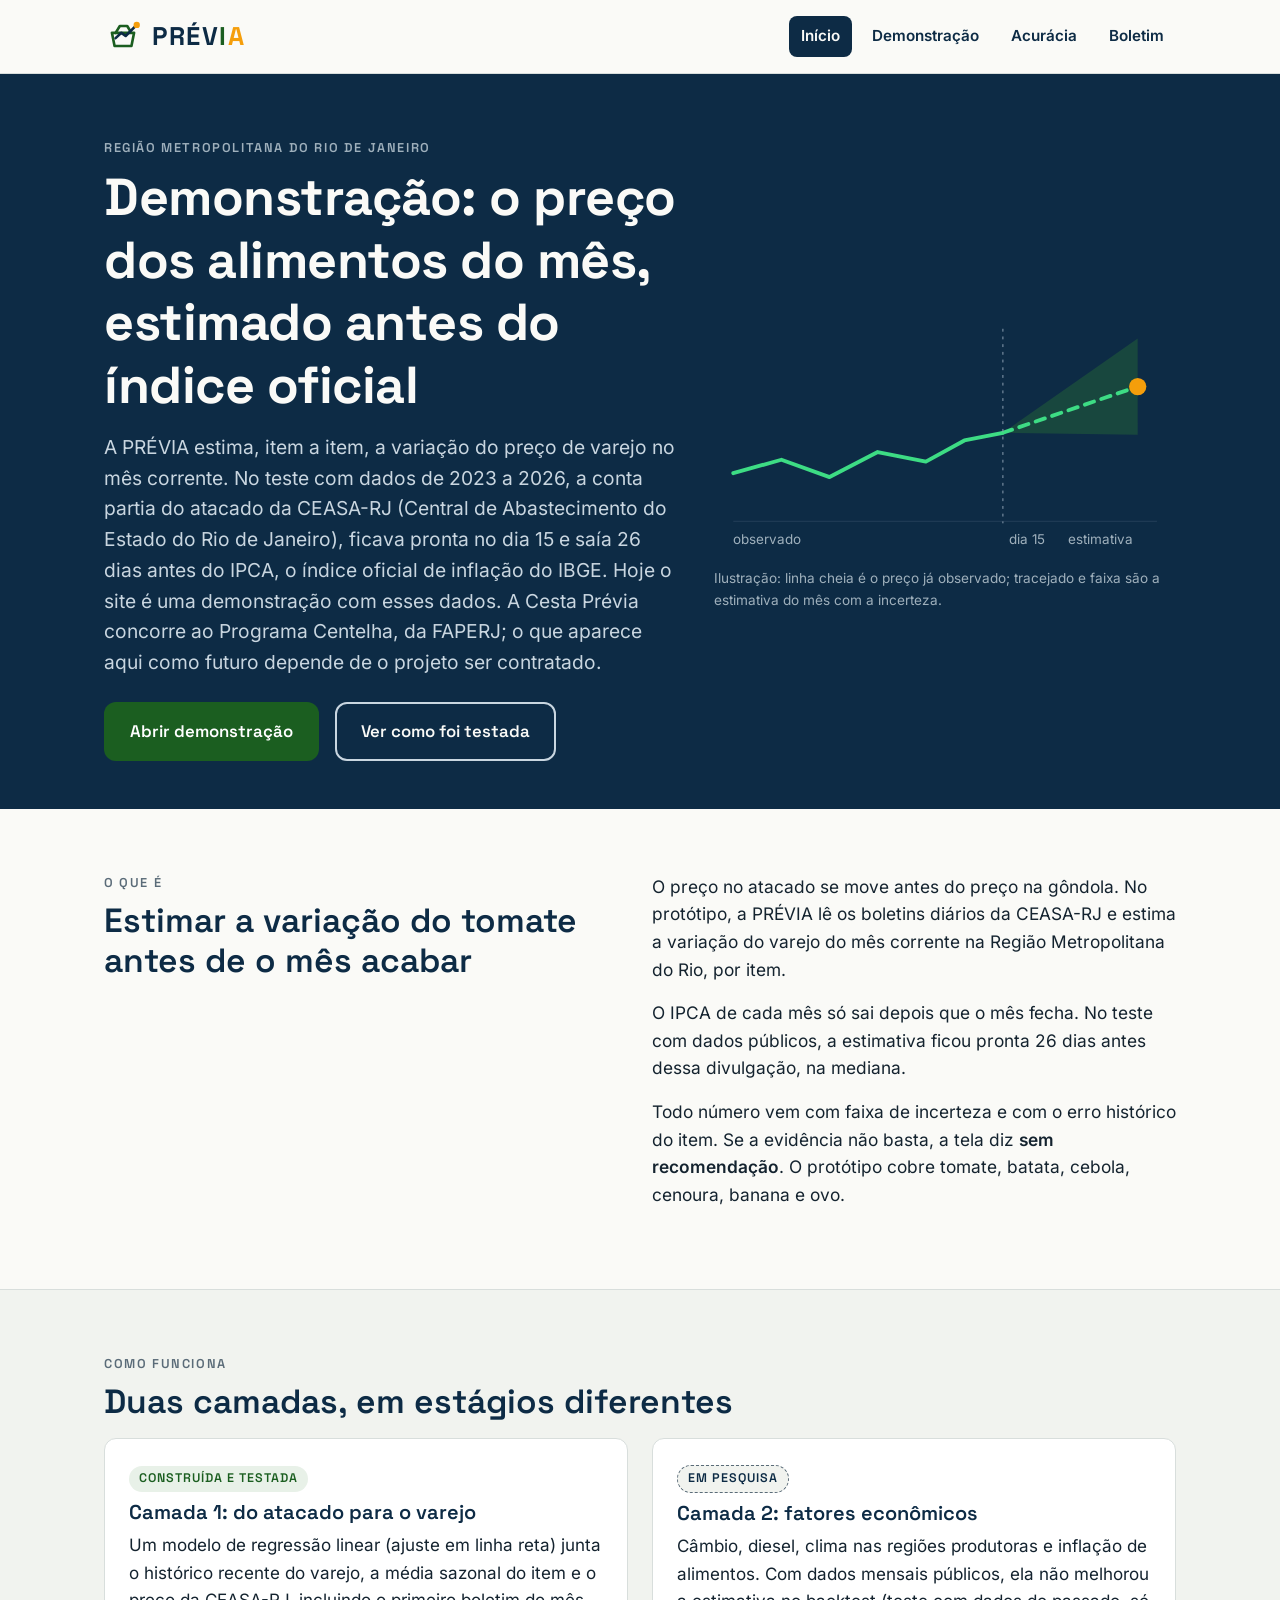
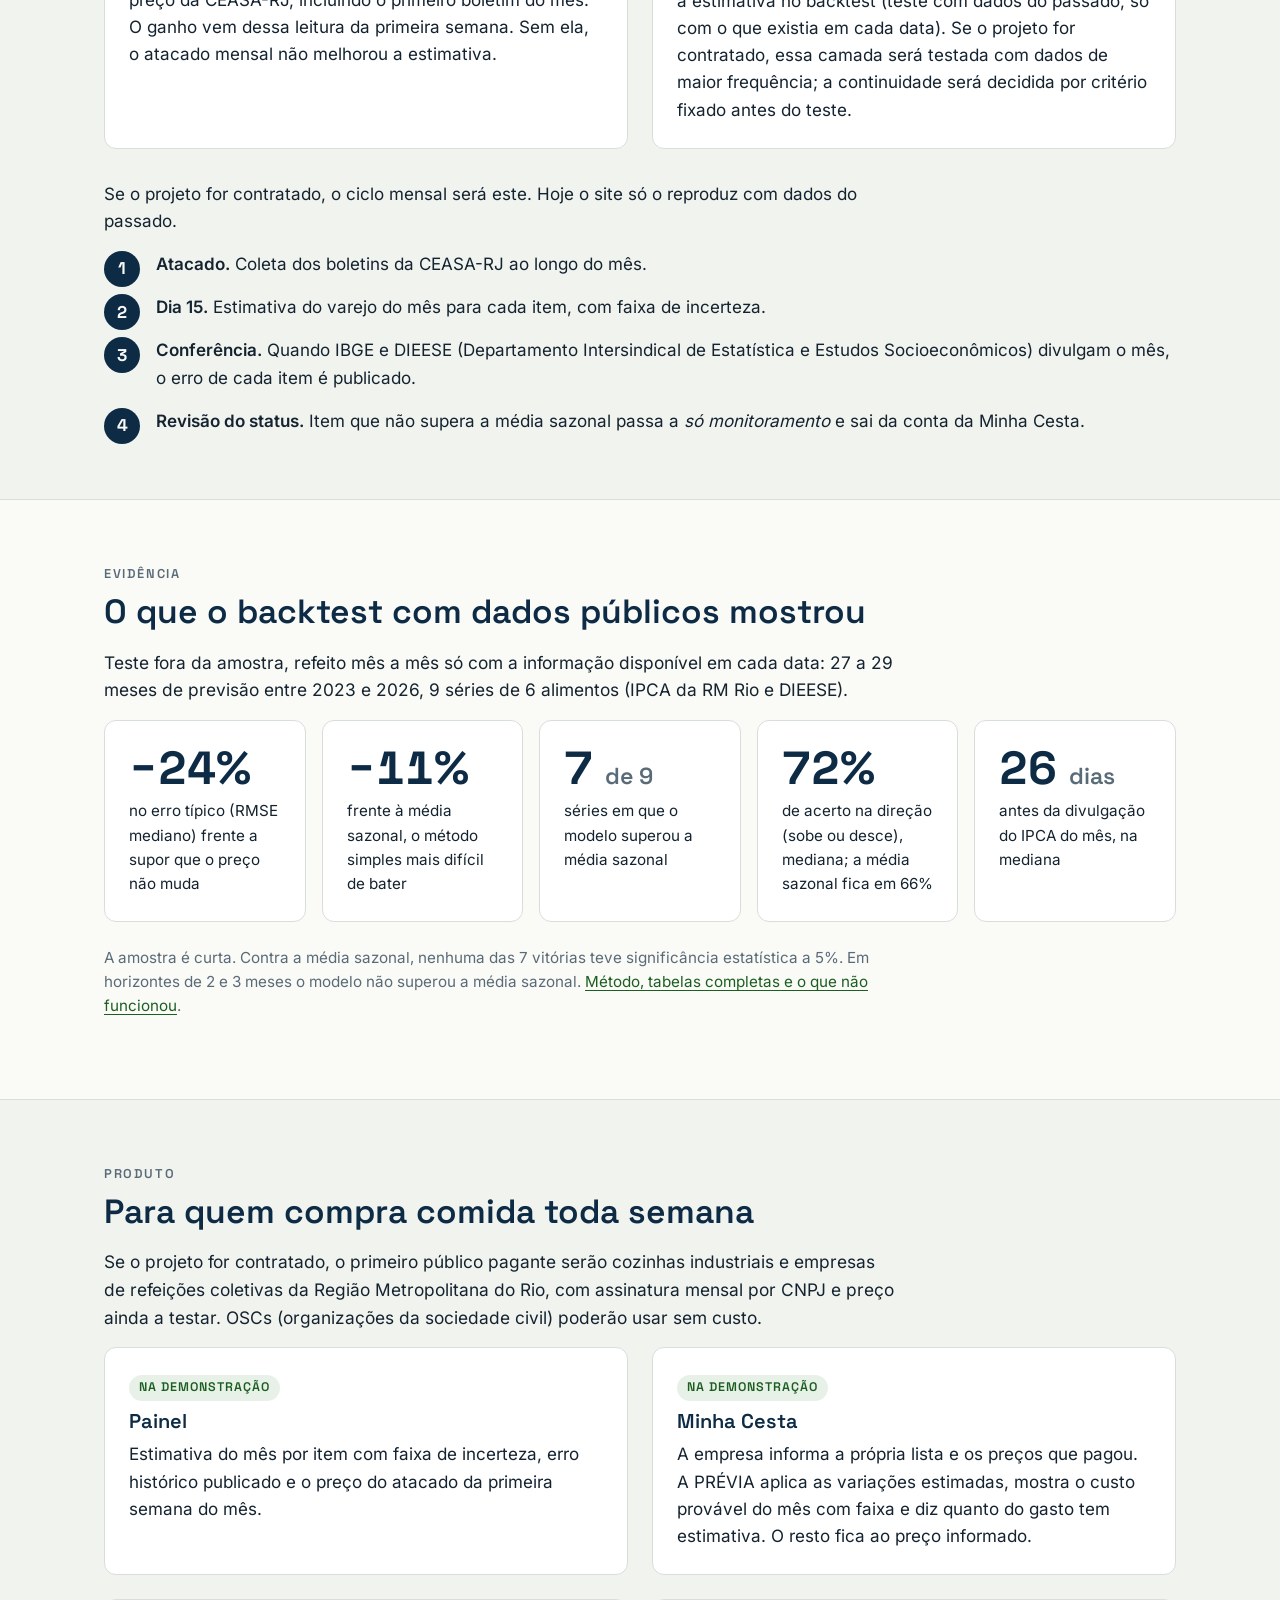
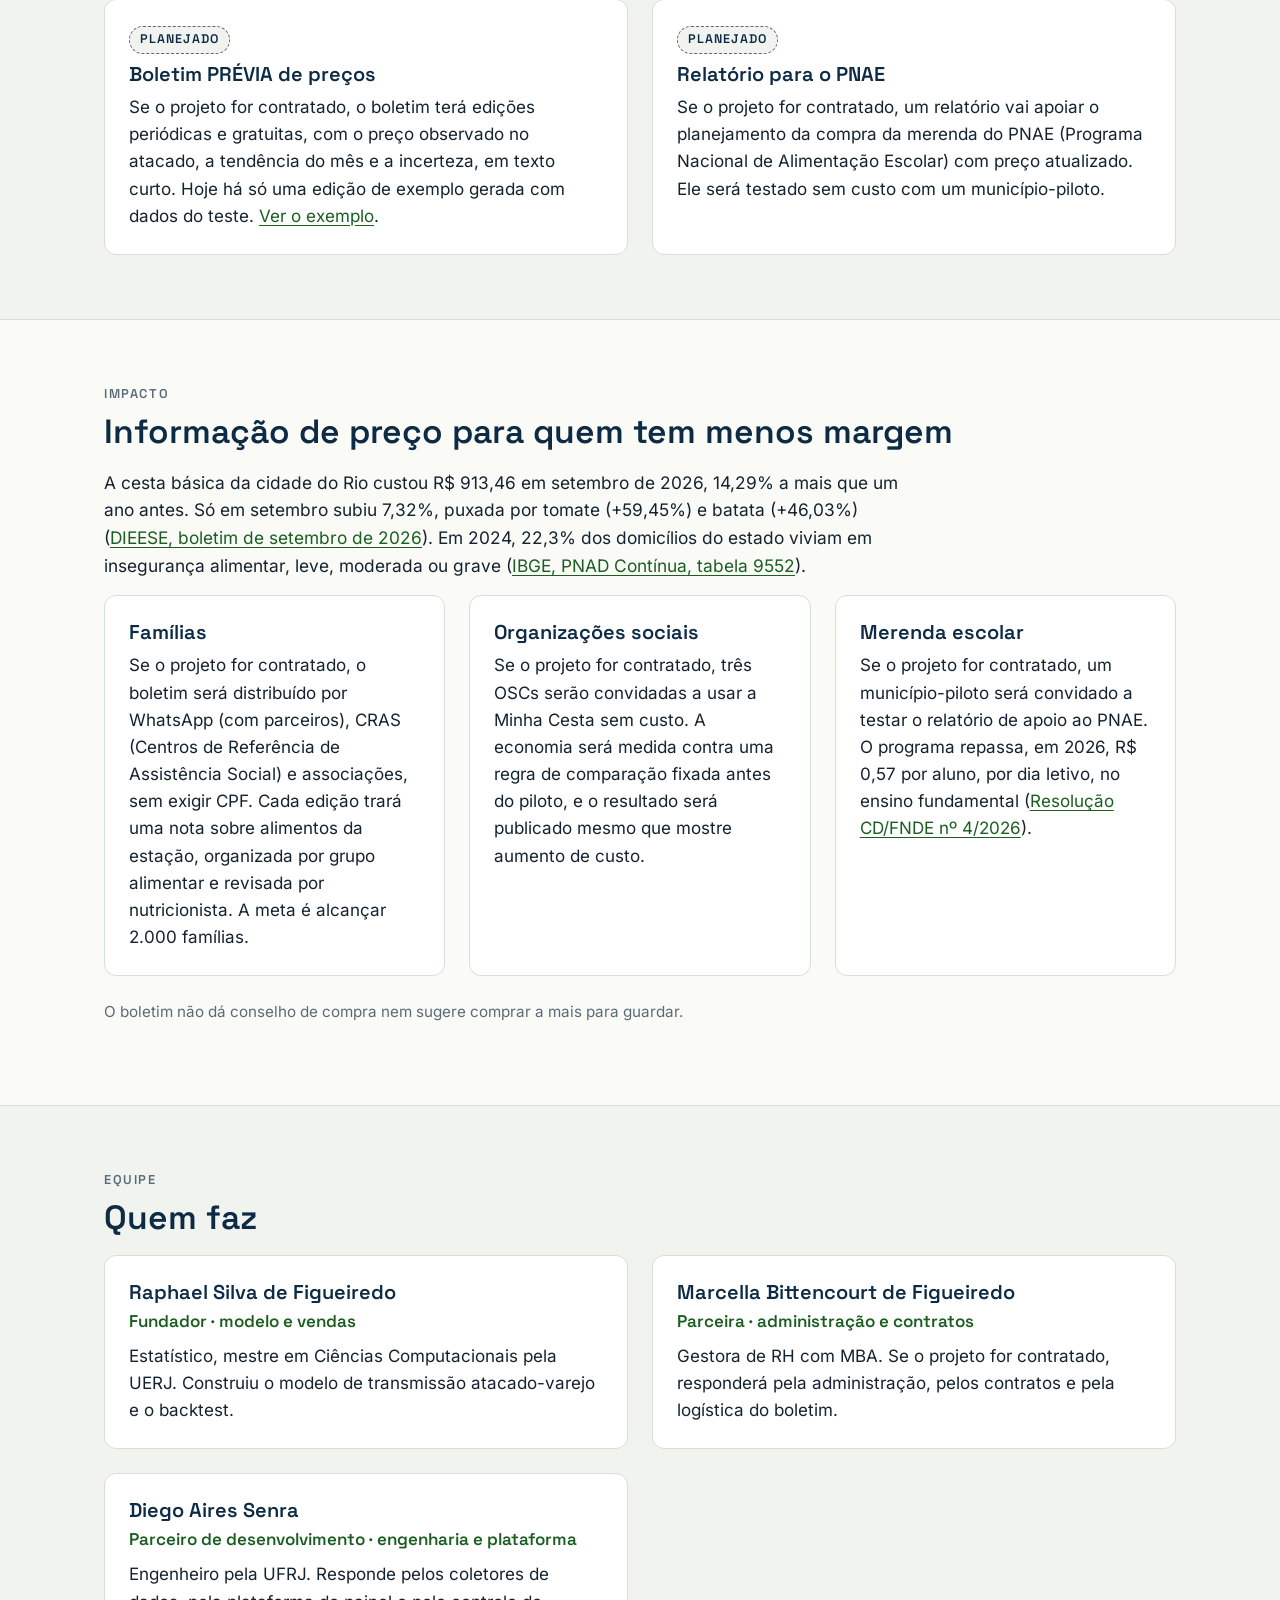
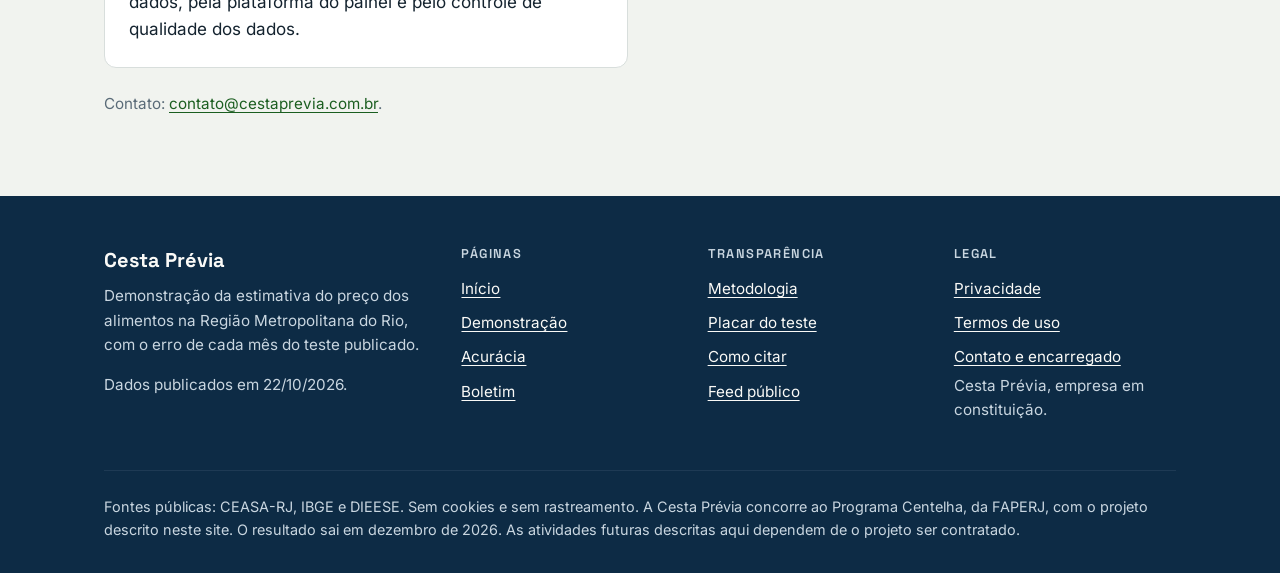
==== commit 6f7b63d5: "fix(texto): seção de equipe com os três membros atuais" ====
--- a/index.html
+++ b/index.html
@@ -201,11 +201,6 @@
           <p>Gestora de RH com MBA. Se o projeto for contratado, responderá pela administração, pelos contratos e pela logística do boletim.</p>
         </article>
         <article class="cartao pessoa">
-          <h3>Gabriel de Oliveira Avila Sales</h3>
-          <p class="papel">Economista · impacto, OSCs e prefeituras</p>
-          <p>Desenha o protocolo de avaliação de impacto. Se o projeto for contratado, conduzirá a conversa com OSCs, CRAS e prefeituras.</p>
-        </article>
-        <article class="cartao pessoa">
           <h3>Diego Aires Senra</h3>
           <p class="papel">Parceiro de desenvolvimento · engenharia e plataforma</p>
           <p>Engenheiro pela UFRJ. Responde pelos coletores de dados, pela plataforma do painel e pelo controle de qualidade dos dados.</p>
--- a/assets/css/site.css
+++ b/assets/css/site.css
@@ -1,4 +1,11 @@
 /* PRÉVIA, demo pública. Tokens do guia de identidade (Papel, Navy, Verde, Âmbar só para alta). */
+
+/* Fontes locais (subconjunto latin, OFL; origem em assets/fonts/LICENSE.txt). Nenhuma requisição externa. */
+@font-face { font-family: "Inter"; font-style: normal; font-weight: 400; font-display: swap; src: url("../fonts/inter-400.woff2") format("woff2"); }
+@font-face { font-family: "Inter"; font-style: normal; font-weight: 600; font-display: swap; src: url("../fonts/inter-600.woff2") format("woff2"); }
+@font-face { font-family: "Space Grotesk"; font-style: normal; font-weight: 600; font-display: swap; src: url("../fonts/space-grotesk-600.woff2") format("woff2"); }
+@font-face { font-family: "Space Grotesk"; font-style: normal; font-weight: 700; font-display: swap; src: url("../fonts/space-grotesk-700.woff2") format("woff2"); }
+
 :root {
   --papel: #FAFAF7;
   --branco: #FFFFFF;
@@ -14,6 +21,15 @@
   --linha-forte: #B9C3C8;
   --fundo-suave: #F1F3EF;
   --soft-escuro: #C9D6E0;
+  --verde-medio: #2E7D32;
+  --borda-escura: #1E3A54;
+  --erro: #B42318;
+  --erro-fundo: #FFF6F5;
+  --tinta-profunda: #0B1A2A;
+  --legenda-escuro: #9FB0BC;
+  --verde-hover: #144A18;
+  --seta-neutra: #DCE2E6;
+  --grade-leve: #E3E7E5;
   --display: "Space Grotesk", "Segoe UI", system-ui, sans-serif;
   --texto: "Inter", -apple-system, "Segoe UI", Roboto, sans-serif;
   --s1: 4px; --s2: 8px; --s3: 16px; --s4: 24px; --s5: 32px; --s6: 48px; --s7: 64px;
@@ -23,6 +39,13 @@
 
 *, *::before, *::after { box-sizing: border-box; }
 html { -webkit-text-size-adjust: 100%; scroll-behavior: smooth; }
+html.pagina-demo { scroll-padding-top: 56px; } /* faixa de demonstração fixa no topo */
+@media (max-width: 760px) {
+  html.pagina-demo { scroll-padding-top: 0; }
+  .faixa-demo { position: static; } /* no celular a faixa não fica fixa: não cobre o foco */
+}
+html.pagina-404 body { min-height: 100vh; display: flex; flex-direction: column; }
+html.pagina-404 main { flex: 1; }
 @media (prefers-reduced-motion: reduce) { html { scroll-behavior: auto; } }
 body {
   margin: 0; background: var(--papel); color: var(--tinta);
@@ -31,13 +54,18 @@
 img { max-width: 100%; height: auto; display: block; }
 a { color: var(--verde); text-underline-offset: 3px; }
 a:hover { color: var(--navy); }
-:focus-visible { outline: 3px solid var(--navy); outline-offset: 2px; border-radius: 4px; }
+:focus-visible { outline: 3px solid var(--papel); outline-offset: 0; box-shadow: 0 0 0 6px var(--navy); border-radius: 4px; }
+/* Foco em dois tons: anel claro por dentro e navy por fora; sobre fundo navy, invertido.
+   .nav a[aria-current] mantém o padrão: o anel claro separa a pílula navy do anel navy sobre o papel. */
+.hero :focus-visible, .rodape :focus-visible, .resultado :focus-visible, .faixa-demo :focus-visible {
+  outline-color: var(--navy); box-shadow: 0 0 0 6px var(--papel);
+}
 h1, h2, h3, h4 { font-family: var(--display); color: var(--navy); line-height: 1.2; margin: 0 0 var(--s3); }
 h1 { font-size: clamp(2rem, 4.6vw, 3.25rem); font-weight: 700; letter-spacing: -0.5px; }
 h2 { font-size: clamp(1.6rem, 3vw, 2.1rem); font-weight: 600; }
 h3 { font-size: 1.25rem; font-weight: 600; }
 p { margin: 0 0 var(--s3); }
-.num, .tab-num { font-family: var(--display); font-variant-numeric: tabular-nums; }
+.num, .tab-num { font-family: var(--display); font-weight: 600; font-variant-numeric: tabular-nums; }
 .muted { color: var(--muted); }
 .sr-only {
   position: absolute; width: 1px; height: 1px; padding: 0; margin: -1px;
@@ -77,7 +105,7 @@
 .faixa-demo .container { display: flex; gap: var(--s3); align-items: center; padding-top: 10px; padding-bottom: 10px; flex-wrap: wrap; }
 .selo {
   font-family: var(--display); font-weight: 700; font-size: 0.78rem; letter-spacing: 1.4px;
-  background: var(--ambar); color: #0B1A2A; border-radius: 6px; padding: 4px 10px; text-transform: uppercase;
+  background: var(--ambar); color: var(--tinta-profunda); border-radius: 6px; padding: 4px 10px; text-transform: uppercase;
 }
 
 /* Botões */
@@ -86,11 +114,11 @@
   font-family: var(--display); font-weight: 600; font-size: 1.05rem; text-decoration: none;
   border-radius: var(--raio); padding: 14px 24px; min-height: 48px; border: 2px solid transparent; cursor: pointer;
 }
-.botao-principal { background: var(--verde); color: #FFFFFF; }
-.botao-principal:hover { background: #144A18; color: #FFFFFF; }
+.botao-principal { background: var(--verde); color: var(--branco); }
+.botao-principal:hover { background: var(--verde-hover); color: var(--branco); }
 .botao-secundario { background: transparent; color: var(--papel); border-color: var(--soft-escuro); }
 .botao-secundario:hover { background: var(--navy-2); color: var(--papel); }
-.botao-claro { background: var(--branco); color: var(--navy); border-color: var(--linha-forte); }
+.botao-claro { background: var(--branco); color: var(--navy); border-color: var(--muted); }
 .botao-claro:hover { border-color: var(--navy); color: var(--navy); }
 .botao-pequeno { font-size: 0.92rem; padding: 8px 14px; min-height: 40px; }
 button.botao[disabled] { opacity: 0.6; cursor: not-allowed; }
@@ -101,8 +129,10 @@
 .hero h1 { color: var(--papel); }
 .hero .lead { font-size: 1.2rem; color: var(--soft-escuro); max-width: 36em; }
 .hero .acoes { display: flex; flex-wrap: wrap; gap: var(--s3); margin-top: var(--s4); }
-.hero-grafico svg { width: 100%; height: auto; }
-.hero-nota { font-size: 0.85rem; color: #9FB0BC; margin-top: var(--s2); }
+.hero-grafico svg { width: 100%; height: auto; display: block; }
+.hero-grafico .g-eixo { stroke: var(--borda-escura); }
+.hero-grafico .g-banda { fill: var(--verde-medio); }
+.hero-nota { font-size: 0.85rem; color: var(--legenda-escuro); margin-top: var(--s2); }
 
 /* Seções */
 .secao { padding: var(--s7) 0; }
@@ -150,14 +180,21 @@
 .pessoa .papel { font-family: var(--display); color: var(--verde); font-weight: 600; margin-bottom: var(--s2); }
 
 /* Rodapé */
-.rodape { background: var(--navy); color: var(--soft-escuro); padding: var(--s5) 0; font-size: 0.95rem; }
+.rodape { background: var(--navy); color: var(--soft-escuro); padding: var(--s6) 0 var(--s5); font-size: 0.95rem; }
 .rodape a { color: var(--papel); }
-.rodape .container { display: grid; gap: var(--s2); }
+.rodape a:hover { color: var(--verde-brilho); }
 .rodape strong { color: var(--papel); font-weight: 600; }
+.rodape-grade { display: grid; grid-template-columns: 1.4fr 3fr; gap: var(--s4); }
+.rodape-nav { display: grid; grid-template-columns: repeat(3, minmax(0, 1fr)); gap: var(--s4); }
+.rodape-marca { font-family: var(--display); font-weight: 700; font-size: 1.25rem; color: var(--papel); margin-bottom: var(--s2); }
+.rodape-titulo { font-family: var(--display); font-size: 0.8rem; font-weight: 600; letter-spacing: 1.4px; text-transform: uppercase; color: var(--soft-escuro); margin: 0 0 var(--s2); }
+.rodape ul { list-style: none; margin: 0; padding: 0; display: grid; gap: 2px; }
+.rodape li a { display: inline-block; padding: 4px 0; min-height: 32px; }
+.rodape-fim { border-top: 1px solid var(--borda-escura); margin-top: var(--s5); padding-top: var(--s4); font-size: 0.9rem; }
+.rodape-fim p { margin: 0; }
 
 /* Tabelas */
 .tabela-rolagem { overflow-x: auto; border: 1px solid var(--linha); border-radius: var(--raio); background: var(--branco); }
-.tabela-rolagem:focus-visible { outline-offset: 4px; }
 table { border-collapse: collapse; width: 100%; font-size: 0.95rem; }
 caption { text-align: left; padding: var(--s3) var(--s3) var(--s2); color: var(--muted); font-size: 0.9rem; caption-side: top; }
 th, td { padding: 12px 12px; text-align: left; vertical-align: top; border-bottom: 1px solid var(--linha); }
@@ -167,7 +204,7 @@
 }
 tbody tr:last-child td, tbody tr:last-child th { border-bottom: 0; }
 tbody th { font-weight: 600; color: var(--navy); }
-td.n, th.n { text-align: right; font-family: var(--display); font-variant-numeric: tabular-nums; white-space: nowrap; }
+td.n, th.n { text-align: right; font-family: var(--display); font-weight: 600; font-variant-numeric: tabular-nums; white-space: nowrap; }
 .sub { display: block; font-size: 0.82rem; color: var(--muted); font-weight: 400; font-family: var(--texto); }
 tr.linha-grupo td, tr.linha-grupo th { border-top: 2px solid var(--linha-forte); }
 .destaque-ok { color: var(--verde); font-weight: 600; }
@@ -178,9 +215,9 @@
   display: inline-flex; align-items: center; justify-content: center; width: 20px; height: 20px;
   border-radius: 5px; font-size: 0.7rem; line-height: 1; flex: none;
 }
-.seta-alta { background: var(--ambar); color: #0B1A2A; }
-.seta-queda { background: var(--verde); color: #FFFFFF; }
-.seta-estavel { background: #DCE2E6; color: var(--navy); }
+.seta-alta { background: var(--ambar); color: var(--tinta-profunda); }
+.seta-queda { background: var(--verde); color: var(--branco); }
+.seta-estavel { background: var(--seta-neutra); color: var(--navy); }
 .faixa-txt { display: block; font-size: 0.82rem; color: var(--muted); font-family: var(--texto); font-weight: 500; }
 
 /* Status */
@@ -190,7 +227,7 @@
 }
 .status-estimativa { background: var(--verde-claro); color: var(--verde); border: 1.5px solid var(--verde); }
 .status-monitoramento { background: var(--branco); color: var(--navy); border: 1.5px dashed var(--muted); }
-.status-sem_recomendacao { background: var(--fundo-suave); color: var(--tinta); border: 1.5px solid var(--linha-forte); }
+.status-sem_recomendacao { background: var(--fundo-suave); color: var(--tinta); border: 1.5px solid var(--muted); }
 .motivo { display: block; font-size: 0.8rem; color: var(--muted); margin-top: 6px; max-width: 16em; white-space: normal; }
 
 /* Controles */
@@ -199,11 +236,11 @@
 .campo label, .rotulo-campo { font-weight: 600; font-size: 0.92rem; color: var(--navy); }
 select, input[type="text"] {
   font: inherit; font-size: 1rem; color: var(--tinta); background: var(--branco);
-  border: 1.5px solid var(--linha-forte); border-radius: 8px; padding: 9px 12px; min-height: 44px;
+  border: 1.5px solid var(--muted); border-radius: 8px; padding: 9px 12px; min-height: 44px;
 }
 select:focus-visible, input:focus-visible { border-color: var(--navy); }
-input[aria-invalid="true"] { border-color: #B42318; background: #FFF6F5; }
-.erro-campo { color: #B42318; font-size: 0.85rem; }
+input[aria-invalid="true"] { border-color: var(--erro); background: var(--erro-fundo); }
+.erro-campo { color: var(--erro); font-size: 0.85rem; }
 .contexto-mes { background: var(--branco); border: 1px solid var(--linha); border-left: 4px solid var(--verde); border-radius: 8px; padding: var(--s3); margin-bottom: var(--s4); }
 .contexto-mes p { margin: 0; }
 
@@ -215,7 +252,7 @@
 .amostra { display: inline-block; width: 28px; height: 0; border-top: 3px solid var(--navy); }
 .amostra-prev { border-top: 3px dashed var(--verde); }
 .amostra-ms { border-top: 2px dotted var(--muted); }
-.amostra-faixa { height: 12px; border: 0; background: rgba(27, 94, 32, 0.16); }
+.amostra-faixa { height: 12px; border: 0; background: rgba(27, 94, 32, 0.14); } /* mesma opacidade da banda no gráfico */
 details { margin-top: var(--s3); }
 summary { cursor: pointer; font-weight: 600; color: var(--navy); min-height: 32px; }
 
@@ -223,7 +260,7 @@
 .componentes { display: grid; gap: var(--s2); margin-top: var(--s3); }
 .comp-linha { display: grid; grid-template-columns: minmax(150px, 15em) 1fr 6em; gap: var(--s3); align-items: center; font-size: 0.95rem; }
 .comp-barra { position: relative; height: 22px; background: var(--fundo-suave); border-radius: 4px; }
-.comp-barra .eixo { position: absolute; left: 50%; top: -4px; bottom: -4px; width: 2px; background: var(--linha-forte); }
+.comp-barra .eixo { position: absolute; left: 50%; top: -4px; bottom: -4px; width: 2px; background: var(--muted); }
 .comp-barra .preenche { position: absolute; top: 3px; bottom: 3px; border-radius: 3px; }
 .preenche-pos { background: var(--navy); }
 .preenche-neg { background: var(--verde); }
@@ -236,22 +273,22 @@
 .cesta-linha .campo label { font-size: 0.8rem; font-weight: 600; color: var(--muted); }
 .cesta-linha input, .cesta-linha select { width: 100%; }
 .cesta-linha .outro-nome { margin-top: 6px; }
-.botao-remover { background: transparent; border: 1.5px solid var(--linha-forte); color: var(--tinta); border-radius: 8px; min-height: 44px; min-width: 44px; cursor: pointer; font-size: 1rem; }
-.botao-remover:hover { border-color: #B42318; color: #B42318; }
+.botao-remover { background: transparent; border: 1.5px solid var(--muted); color: var(--tinta); border-radius: 8px; min-height: 44px; min-width: 44px; cursor: pointer; font-size: 1rem; }
+.botao-remover:hover { border-color: var(--erro); color: var(--erro); }
 .resultado { background: var(--navy); color: var(--papel); border-radius: var(--raio); padding: var(--s4); position: sticky; top: 64px; }
 .resultado h3 { color: var(--papel); }
 .resultado .grande { font-family: var(--display); font-weight: 700; font-size: clamp(2rem, 4vw, 2.6rem); line-height: 1.1; font-variant-numeric: tabular-nums; }
-.resultado .linha-res { display: flex; justify-content: space-between; gap: var(--s3); border-top: 1px solid #1E3A54; padding: 10px 0; font-size: 0.95rem; }
+.resultado .linha-res { display: flex; justify-content: space-between; gap: var(--s3); border-top: 1px solid var(--borda-escura); padding: 10px 0; font-size: 0.95rem; }
 .resultado .linha-res span:last-child { font-family: var(--display); font-weight: 600; text-align: right; font-variant-numeric: tabular-nums; }
 .resultado .nota { color: var(--soft-escuro); font-size: 0.85rem; margin-top: var(--s2); margin-bottom: 0; }
-.cobertura-barra { height: 10px; background: #1E3A54; border-radius: 999px; overflow: hidden; margin: 6px 0 4px; }
+.cobertura-barra { height: 10px; background: var(--borda-escura); border-radius: 999px; overflow: hidden; margin: 6px 0 4px; }
 .cobertura-barra div { height: 100%; background: var(--verde-brilho); }
 .cesta-itens { margin-top: var(--s3); }
 .cesta-itens td, .cesta-itens th { font-size: 0.9rem; }
 
 /* Figuras */
 figure { margin: 0; }
-figure img { border: 1px solid var(--linha); border-radius: 8px; background: #FFFFFF; }
+figure img { border: 1px solid var(--linha); border-radius: 8px; background: var(--branco); }
 figcaption { font-size: 0.9rem; color: var(--muted); margin-top: var(--s2); }
 .figuras { display: grid; gap: var(--s5); }
 
@@ -281,7 +318,7 @@
 
 /* Estados de carregamento */
 .estado { padding: var(--s4); color: var(--muted); }
-.estado-erro { color: #B42318; }
+.estado-erro { color: var(--erro); }
 
 /* Responsivo */
 @media (max-width: 960px) {
@@ -309,6 +346,29 @@
   .topo nav, .pular, .acoes { display: none; }
 }
 
-.passos-mes { margin-top: var(--s5); }
-.hero .rotulo { color: #9FB0BC; }
+.passos-intro { margin-top: var(--s5); max-width: 46em; }
+.passos-mes { margin-top: var(--s3); }
+.hero .rotulo { color: var(--legenda-escuro); }
 thead th.n { white-space: normal; }
+
+/* Aviso sem JavaScript */
+.aviso-js { background: var(--fundo-suave); border-bottom: 1px solid var(--linha); padding: var(--s3) 0; font-size: 0.95rem; }
+.aviso-js p { margin: 0; }
+
+/* Páginas de texto (contato, privacidade, termos, metodologia) */
+.texto > *:not(.tabela-rolagem) { max-width: 46em; } /* coluna de leitura alinhada à esquerda do contêiner */
+.texto h2 { margin-top: var(--s5); }
+.texto h3 { margin-top: var(--s4); }
+.texto ul { padding-left: 1.2em; margin: 0 0 var(--s3); }
+.texto li { margin-bottom: var(--s1); }
+.texto li::marker { color: var(--verde); }
+.email-grande { font-family: var(--display); font-weight: 600; font-size: clamp(1.3rem, 3vw, 1.7rem); overflow-wrap: anywhere; }
+.citacao { background: var(--branco); border: 1px solid var(--linha); border-left: 4px solid var(--verde); border-radius: 8px; padding: var(--s3); margin: 0 0 var(--s3); overflow-wrap: anywhere; }
+.tabela-rolagem.na-pagina { margin-bottom: var(--s3); }
+
+@media (max-width: 960px) {
+  .rodape-grade { grid-template-columns: 1fr; }
+}
+@media (max-width: 640px) {
+  .rodape-nav { grid-template-columns: 1fr; }
+}
